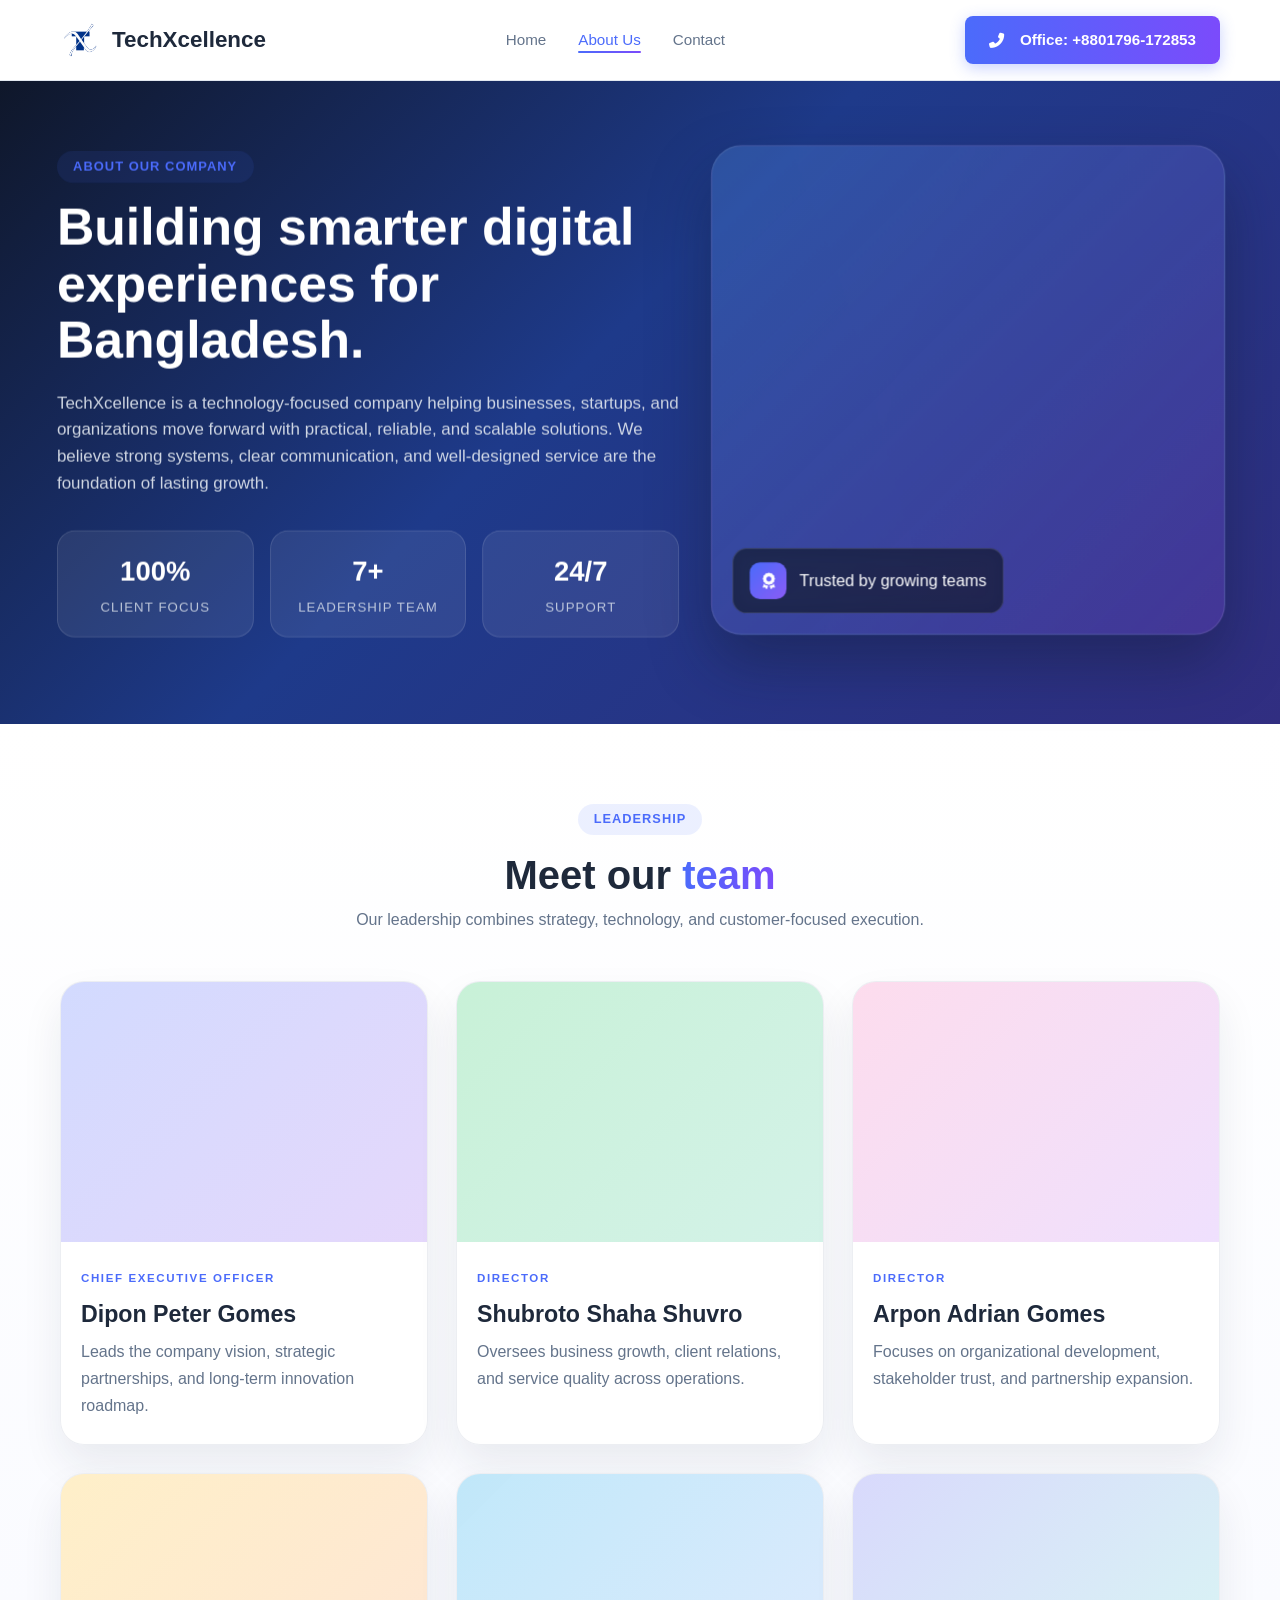
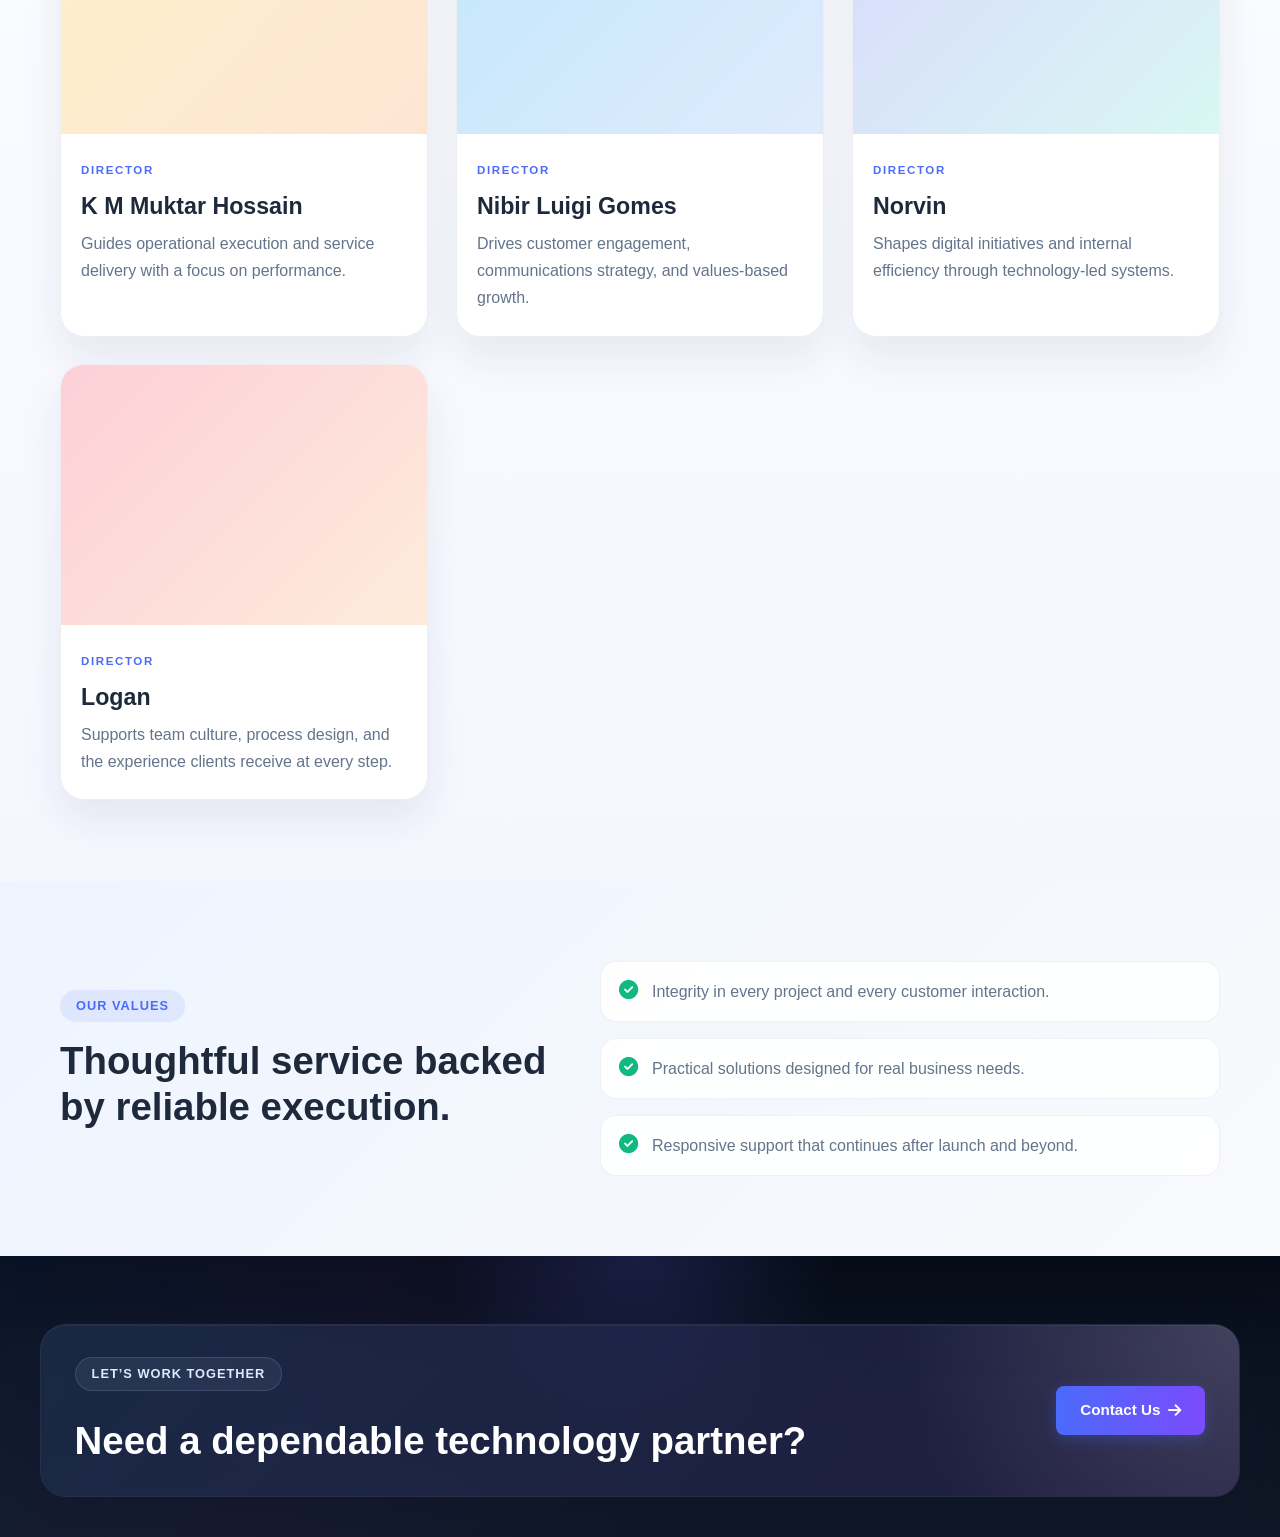
==== about.html @ 9d65abb1 "first_commit" ====
<!DOCTYPE html>
<html lang="en">
<head>
    <meta charset="UTF-8">
    <meta name="viewport" content="width=device-width, initial-scale=1.0">
    <title>About Us | TechXcellence</title>
    <link rel="icon" type="image/png" href="logo2.png">
    <link rel="stylesheet" href="style.css">
    <link rel="stylesheet" href="https://cdnjs.cloudflare.com/ajax/libs/font-awesome/6.4.0/css/all.min.css">
</head>
<body>
    <header>
        <div class="container nav-wrapper">
            <div class="logo-container">
                <img src="logo2.png" alt="TechXcellence Logo">
                <span>TechXcellence</span>
            </div>
            <button class="mobile-menu-toggle" aria-label="Toggle navigation" aria-expanded="false">
                <span></span>
                <span></span>
                <span></span>
            </button>
            <nav>
                <ul>
                    <li><a href="index.html">Home</a></li>
                    <li><a href="about.html" class="active">About Us</a></li>
                    <li><a href="contact.html">Contact</a></li>
                </ul>
            </nav>
            <a href="index.html#contact" class="btn btn-primary"><i class="fas fa-phone-alt" style="margin-right: 8px;"></i> Office: +8801796-172853</a>
        </div>
    </header>

    <main>
        <section class="about-page-hero">
            <div class="container about-page-hero-grid">
                <div class="about-page-content">
                    <span class="section-tag">About Our Company</span>
                    <h1>Building smarter digital experiences for Bangladesh.</h1>
                    <p>TechXcellence is a technology-focused company helping businesses, startups, and organizations move forward with practical, reliable, and scalable solutions. We believe strong systems, clear communication, and well-designed service are the foundation of lasting growth.</p>
                    <div class="about-page-stats">
                        <div>
                            <strong>100%</strong>
                            <span>Client Focus</span>
                        </div>
                        <div>
                            <strong>7+</strong>
                            <span>Leadership Team</span>
                        </div>
                        <div>
                            <strong>24/7</strong>
                            <span>Support</span>
                        </div>
                    </div>
                </div>
                <div class="about-page-image">
                    <div class="image-badge">
                        <i class="fas fa-award"></i>
                        <span>Trusted by growing teams</span>
                    </div>
                </div>
            </div>
        </section>

        <section class="about-leadership">
            <div class="container">
                <div class="section-title">
                    <span class="section-tag">Leadership</span>
                    <h2>Meet our <span class="text-gradient">team</span></h2>
                    <p>Our leadership combines strategy, technology, and customer-focused execution.</p>
                </div>

                <div class="leadership-grid">
                    <article class="leader-card leader-featured">
                        <div class="leader-photo leader-ceo"></div>
                        <div class="leader-info">
                            <span class="leader-role">Chief Executive Officer</span>
                            <h3>Dipon Peter Gomes</h3>
                            <p>Leads the company vision, strategic partnerships, and long-term innovation roadmap.</p>
                        </div>
                    </article>

                    <article class="leader-card">
                        <div class="leader-photo leader-director-1"></div>
                        <div class="leader-info">
                            <span class="leader-role">Director</span>
                            <h3>Shubroto Shaha Shuvro</h3>
                            <p>Oversees business growth, client relations, and service quality across operations.</p>
                        </div>
                    </article>

                    <article class="leader-card">
                        <div class="leader-photo leader-director-2"></div>
                        <div class="leader-info">
                            <span class="leader-role">Director</span>
                            <h3>Arpon Adrian Gomes</h3>
                            <p>Focuses on organizational development, stakeholder trust, and partnership expansion.</p>
                        </div>
                    </article>

                    <article class="leader-card">
                        <div class="leader-photo leader-director-3"></div>
                        <div class="leader-info">
                            <span class="leader-role">Director</span>
                            <h3>K M Muktar Hossain</h3>
                            <p>Guides operational execution and service delivery with a focus on performance.</p>
                        </div>
                    </article>

                    <article class="leader-card">
                        <div class="leader-photo leader-director-4"></div>
                        <div class="leader-info">
                            <span class="leader-role">Director</span>
                            <h3>Nibir Luigi Gomes</h3>
                            <p>Drives customer engagement, communications strategy, and values-based growth.</p>
                        </div>
                    </article>

                    <article class="leader-card">
                        <div class="leader-photo leader-director-5"></div>
                        <div class="leader-info">
                            <span class="leader-role">Director</span>
                            <h3>Norvin</h3>
                            <p>Shapes digital initiatives and internal efficiency through technology-led systems.</p>
                        </div>
                    </article>

                    <article class="leader-card">
                        <div class="leader-photo leader-director-6"></div>
                        <div class="leader-info">
                            <span class="leader-role">Director</span>
                            <h3>Logan</h3>
                            <p>Supports team culture, process design, and the experience clients receive at every step.</p>
                        </div>
                    </article>
                </div>
            </div>
        </section>

        <section class="about-values">
            <div class="container about-values-grid">
                <div>
                    <span class="section-tag">Our Values</span>
                    <h2>Thoughtful service backed by reliable execution.</h2>
                </div>
                <div class="value-list">
                    <div class="value-item">
                        <i class="fas fa-check-circle"></i>
                        <p>Integrity in every project and every customer interaction.</p>
                    </div>
                    <div class="value-item">
                        <i class="fas fa-check-circle"></i>
                        <p>Practical solutions designed for real business needs.</p>
                    </div>
                    <div class="value-item">
                        <i class="fas fa-check-circle"></i>
                        <p>Responsive support that continues after launch and beyond.</p>
                    </div>
                </div>
            </div>
        </section>
    </main>

    <footer>
        <div class="container footer-cta">
            <div>
                <span class="section-tag">Let’s work together</span>
                <h3>Need a dependable technology partner?</h3>
            </div>
            <a href="contact.html" class="btn btn-primary">Contact Us <i class="fas fa-arrow-right"></i></a>
        </div>
    </footer>
    <script src="script.js"></script>
</body>
</html>
---- style.css ----
/* =========================================
   CSS Variables & Global Reset
   ========================================= */
:root {
    --primary-blue: #4b6bfb;
    --primary-purple: #7b4bfb;
    --gradient: linear-gradient(to right, var(--primary-blue), var(--primary-purple));
    --dark-bg: #0f172a;
    --darker-bg: #0b1121;
    --text-dark: #1e293b;
    --text-gray: #64748b;
    --text-light: #f8fafc;
    --bg-light: #f1f5f9;
    --border-color: #e2e8f0;
    --success: #10b981;
    --warning: #f59e0b;
    --danger: #ef4444;
}

* {
    margin: 0;
    padding: 0;
    box-sizing: border-box;
    font-family: 'Segoe UI', Tahoma, Geneva, Verdana, sans-serif;
}

html {
    scroll-behavior: smooth;
}

body {
    color: var(--text-dark);
    line-height: 1.6;
    background-color: #ffffff;
    overflow-x: hidden;
}

a {
    text-decoration: none;
    color: inherit;
    transition: all 0.3s ease;
}

ul {
    list-style: none;
}

img {
    max-width: 100%;
    display: block;
}

.container {
    max-width: 1200px;
    margin: 0 auto;
    padding: 0 20px;
}

/* Typography Helpers */
h1, h2, h3, h4 {
    color: var(--text-dark);
    margin-bottom: 1rem;
    line-height: 1.2;
}

.text-gradient {
    background: var(--gradient);
    -webkit-background-clip: text;
    -webkit-text-fill-color: transparent;
    background-clip: text;
    color: transparent;
}

.section-tag {
    display: inline-block;
    background: rgba(75, 107, 251, 0.1);
    color: var(--primary-blue);
    padding: 0.35rem 1rem;
    border-radius: 20px;
    font-size: 0.8rem;
    font-weight: 700;
    text-transform: uppercase;
    letter-spacing: 1px;
    margin-bottom: 1rem;
}

.section-title {
    text-align: center;
    margin-bottom: 3rem;
}

.section-title h2 {
    font-size: 2.5rem;
    margin-bottom: 0.5rem;
}

.section-title p {
    color: var(--text-gray);
    max-width: 600px;
    margin: 0 auto;
}

/* Buttons */
.btn {
    display: inline-flex;
    align-items: center;
    justify-content: center;
    gap: 8px;
    padding: 0.75rem 1.5rem;
    border-radius: 8px;
    font-weight: 600;
    cursor: pointer;
    transition: all 0.3s ease;
    border: none;
    font-size: 0.95rem;
}

.btn-primary {
    background: var(--gradient);
    color: white;
    box-shadow: 0 4px 15px rgba(75, 107, 251, 0.3);
}

.btn-primary:hover {
    opacity: 0.95;
    transform: translateY(-4px) scale(1.02);
    box-shadow: 0 12px 28px rgba(75, 107, 251, 0.45);
}

.btn-outline-light {
    background: transparent;
    border: 1px solid rgba(255,255,255,0.3);
    color: white;
}

.btn-outline-light:hover {
    border-color: white;
    background: rgba(255,255,255,0.1);
}

.btn-outline-dark {
    background: transparent;
    border: 1px solid var(--border-color);
    color: var(--text-dark);
}

.btn-outline-dark:hover {
    border-color: var(--primary-blue);
    color: var(--primary-blue);
}

.w-100 {
    width: 100%;
}

/* =========================================
   Header & Navigation
   ========================================= */
header {
    background: rgba(255, 255, 255, 0.9);
    backdrop-filter: blur(12px);
    border-bottom: 1px solid var(--border-color);
    position: sticky;
    top: 0;
    z-index: 1000;
    padding: 1rem 0;
    transition: box-shadow 0.3s ease, background 0.3s ease;
}

header.scrolled {
    box-shadow: 0 8px 30px rgba(30, 41, 59, 0.08);
    background: rgba(255, 255, 255, 0.98);
}

.nav-wrapper {
    display: flex;
    justify-content: space-between;
    align-items: center;
    position: relative;
}

.logo-container {
    display: flex;
    align-items: center;
    gap: 12px;
    font-size: 1.4rem;
    font-weight: 700;
    color: var(--text-dark);
}

.logo-container img {
    height: 40px;
    width: auto;
    border-radius: 6px;
}

nav ul {
    display: flex;
    gap: 2rem;
}

nav a {
    font-weight: 500;
    color: var(--text-gray);
    font-size: 0.95rem;
    position: relative;
}

nav a:hover, nav a.active {
    color: var(--primary-blue);
}

nav a.active::after {
    content: '';
    position: absolute;
    bottom: -5px;
    left: 0;
    width: 100%;
    height: 2px;
    background: var(--gradient);
    border-radius: 2px;
}

.mobile-menu-toggle {
    display: none;
    width: 44px;
    height: 44px;
    border: 1px solid var(--border-color);
    border-radius: 12px;
    background: white;
    align-items: center;
    justify-content: center;
    flex-direction: column;
    gap: 5px;
    cursor: pointer;
}

.mobile-menu-toggle span {
    display: block;
    width: 20px;
    height: 2px;
    background: var(--text-dark);
    border-radius: 2px;
    transition: all 0.3s ease;
}

.reveal {
    opacity: 0;
    transform: translateY(48px) scale(0.98);
    transition: opacity 0.9s cubic-bezier(0.22, 1, 0.36, 1), transform 0.9s cubic-bezier(0.22, 1, 0.36, 1);
}

.reveal.is-visible {
    opacity: 1;
    transform: translateY(0) scale(1);
}

.hero-content,
.hero-contact-card,
.about-page-content,
.about-page-image,
.about-badge,
.feature-card,
.news-card,
.testimonial-card,
.leader-card,
.value-item,
.stat-item {
    will-change: transform, opacity;
}

@keyframes floatUp {
    0% { transform: translateY(0); }
    50% { transform: translateY(-8px); }
    100% { transform: translateY(0); }
}

@keyframes glowPulse {
    0%, 100% { box-shadow: 0 10px 30px rgba(75, 107, 251, 0.15); }
    50% { box-shadow: 0 18px 44px rgba(124, 58, 237, 0.22); }
}

/* =========================================
   Hero Section
   ========================================= */
.hero {
    background-color: var(--dark-bg);
    padding: 6rem 0;
    position: relative;
    overflow: hidden;
}

/* Simulated background overlay with pattern */
.hero::before {
    content: '';
    position: absolute;
    top: 0; left: 0; right: 0; bottom: 0;
    background: linear-gradient(135deg, rgba(15, 23, 42, 0.95) 0%, rgba(15, 23, 42, 0.8) 100%), 
                url('data:image/svg+xml;utf8,<svg xmlns="http://www.w3.org/2000/svg" width="100" height="100" viewBox="0 0 100 100"><rect width="100" height="100" fill="%231e293b"/><path d="M0 50 Q 25 25 50 50 T 100 50" stroke="%23334155" stroke-width="1" fill="none"/></svg>');
    background-size: cover;
    opacity: 0.9;
    z-index: 0;
}

.hero::after {
    content: '';
    position: absolute;
    width: min(58vw, 720px);
    aspect-ratio: 1;
    top: 50%;
    left: 50%;
    transform: translate(-50%, -50%) rotate(-8deg);
    background: radial-gradient(circle, rgba(96, 165, 250, 0.16), transparent 62%),
                url('logo2.png') center / contain no-repeat;
    opacity: 0.12;
    filter: saturate(1.15) drop-shadow(0 0 36px rgba(96, 165, 250, 0.28));
    mix-blend-mode: screen;
    pointer-events: none;
    z-index: 0;
    animation: watermarkFloat 12s ease-in-out infinite;
}

@keyframes watermarkFloat {
    0%, 100% { transform: translate(-50%, -50%) rotate(-8deg) scale(1); }
    50% { transform: translate(-50%, calc(-50% - 12px)) rotate(-5deg) scale(1.03); }
}

.hero-grid {
    position: relative;
    z-index: 1;
    display: flex;
    flex-wrap: wrap;
    gap: 4rem;
    align-items: center;
}

.hero-content,
.hero-contact-card {
    flex: 1 1 360px;
    min-width: 0;
}

.hero-badges {
    display: flex;
    gap: 1.5rem;
    margin-bottom: 1.5rem;
    font-size: 0.8rem;
    font-weight: 600;
    text-transform: uppercase;
    letter-spacing: 1px;
    color: #94a3b8;
}

.hero-badges span {
    display: flex;
    align-items: center;
    gap: 8px;
}

.hero-badges i {
    color: var(--primary-blue);
}

.hero-content h1 {
    color: white;
    font-size: 3rem;
    line-height: 1.15;
    margin-bottom: 1.5rem;
    text-shadow: 0 10px 30px rgba(59, 130, 246, 0.25);
}

.hero-content p {
    color: #cbd5e1;
    margin-bottom: 2rem;
    font-size: 1.1rem;
    max-width: 90%;
}

.hero-features {
    display: flex;
    flex-direction: column;
    gap: 0.8rem;
    margin-bottom: 2.5rem;
}

.hero-features li {
    display: flex;
    align-items: center;
    gap: 12px;
    color: #e2e8f0;
    font-size: 0.95rem;
}

.hero-features i {
    color: var(--success);
    font-size: 1.1rem;
}

.hero-buttons {
    display: flex;
    gap: 1rem;
    margin-bottom: 3rem;
}

.hero-stats {
    display: flex;
    gap: 2.5rem;
    padding-top: 2rem;
    border-top: 1px solid rgba(255,255,255,0.1);
}

.stat-item {
    display: flex;
    flex-direction: column;
}

.stat-item strong {
    color: white;
    font-size: 1.5rem;
    font-weight: 700;
}

.stat-item span {
    color: #94a3b8;
    font-size: 0.85rem;
}

.hero-contact-card {
    background: rgba(30, 41, 59, 0.6);
    backdrop-filter: blur(12px);
    -webkit-backdrop-filter: blur(12px);
    border: 1px solid rgba(255, 255, 255, 0.1);
    border-radius: 16px;
    padding: 2.5rem;
    box-shadow: 0 20px 40px rgba(0,0,0,0.3);
    position: relative;
    left: clamp(0px, 3vw, 42px);
}

.contact-card-icon {
    width: 52px;
    height: 52px;
    display: flex;
    align-items: center;
    justify-content: center;
    margin-bottom: 1.5rem;
    border-radius: 12px;
    background: rgba(75, 107, 251, 0.15);
    color: #93c5fd;
    font-size: 1.35rem;
}

.hero-contact-card .section-tag {
    background: rgba(147, 197, 253, 0.12);
    color: #93c5fd;
}

.hero-contact-card h2 {
    color: white;
    font-size: clamp(1.8rem, 4vw, 2.5rem);
    margin-bottom: 1rem;
}

.hero-contact-card > p {
    color: #94a3b8;
    font-size: 1rem;
    margin-bottom: 2rem;
}

.contact-details {
    display: flex;
    flex-direction: column;
    gap: 1rem;
}

.contact-details a,
.contact-details span {
    display: flex;
    align-items: center;
    gap: 10px;
    color: #cbd5e1;
    font-size: 1rem;
}

.contact-details a:hover {
    color: #93c5fd;
}

.contact-details i {
    width: 18px;
    color: #93c5fd;
    text-align: center;
}

.about {
    background: linear-gradient(180deg, #f8fbff 0%, #eef4ff 100%);
    padding: 5.5rem 0;
}

.about-grid {
    display: grid;
    grid-template-columns: 1.05fr 1fr;
    gap: 3rem;
    align-items: center;
}

.about-image-wrapper {
    position: relative;
    min-height: 520px;
}

.about-image {
    position: relative;
    width: 100%;
    height: 100%;
    min-height: 520px;
    border-radius: 32px;
    background: linear-gradient(135deg, rgba(59, 130, 246, 0.22), rgba(124, 58, 237, 0.26)),
                url('https://images.unsplash.com/photo-1522202176988-66273c2fd55f?auto=format&fit=crop&w=1200&q=80') center/cover no-repeat;
    box-shadow: 0 30px 60px rgba(79, 70, 229, 0.18);
    border: 1px solid rgba(148, 163, 184, 0.15);
}

.about-badge-container {
    position: absolute;
    left: 24px;
    right: 24px;
    bottom: 22px;
    display: grid;
    grid-template-columns: repeat(3, minmax(0, 1fr));
    gap: 0.9rem;
}

.about-badge {
    display: flex;
    align-items: center;
    gap: 0.8rem;
    padding: 0.9rem 0.8rem;
    border-radius: 16px;
    background: rgba(255, 255, 255, 0.84);
    backdrop-filter: blur(10px);
    border: 1px solid rgba(255, 255, 255, 0.7);
    box-shadow: 0 20px 40px rgba(15, 23, 42, 0.12);
}

.about-badge i {
    width: 42px;
    height: 42px;
    display: flex;
    align-items: center;
    justify-content: center;
    border-radius: 12px;
    background: rgba(75, 107, 251, 0.08);
    font-size: 1.1rem;
}

.about-badge strong,
.about-badge span {
    display: block;
}

.about-badge strong {
    font-size: 0.95rem;
    color: var(--text-dark);
}

.about-badge span {
    color: var(--text-gray);
    font-size: 0.78rem;
}

.about-content {
    max-width: 600px;
}

.about-content .section-tag {
    background: rgba(75, 107, 251, 0.08);
}

.about-content h2 {
    font-size: clamp(2.1rem, 3vw, 3rem);
    line-height: 1.15;
    margin-bottom: 1.2rem;
}

.about-content p {
    color: var(--text-gray);
    margin-bottom: 1rem;
    font-size: 1.02rem;
}

.about-list {
    display: grid;
    gap: 1rem;
    margin-top: 2rem;
}

.about-list li {
    display: flex;
    align-items: center;
    gap: 1rem;
    padding: 1rem 1.1rem;
    background: rgba(255, 255, 255, 0.9);
    border-radius: 16px;
    border: 1px solid rgba(148, 163, 184, 0.18);
    box-shadow: 0 12px 28px rgba(15, 23, 42, 0.04);
}

.about-list i {
    width: 46px;
    height: 46px;
    display: flex;
    align-items: center;
    justify-content: center;
    border-radius: 14px;
    background: linear-gradient(135deg, #4b6bfb, #7b4bfb);
    color: white;
    font-size: 1rem;
}

.about-list strong,
.about-list span {
    display: block;
}

.about-list strong {
    font-size: 1rem;
    color: var(--text-dark);
}

.about-list span {
    color: var(--text-gray);
    font-size: 0.85rem;
}

.about-buttons {
    display: flex;
    flex-wrap: wrap;
    gap: 1rem;
    margin-top: 2rem;
}

.about-buttons .btn {
    min-width: 190px;
}

.about-page-hero {
    background: linear-gradient(135deg, #0f172a 0%, #1e3a8a 45%, #312e81 100%);
    padding: 5rem 0;
    color: white;
}

.about-page-hero-grid {
    display: grid;
    grid-template-columns: 1.1fr 0.9fr;
    gap: 2.5rem;
    align-items: center;
}

.about-page-content h1 {
    font-size: clamp(2.4rem, 4vw, 4rem);
    line-height: 1.1;
    color: white;
    margin-bottom: 1.25rem;
}

.about-page-content p {
    color: rgba(226, 232, 240, 0.9);
    font-size: 1.05rem;
    margin-bottom: 2rem;
}

.about-page-stats {
    display: grid;
    grid-template-columns: repeat(3, minmax(0, 1fr));
    gap: 1rem;
}

.about-page-stats div {
    background: rgba(255, 255, 255, 0.08);
    border: 1px solid rgba(255, 255, 255, 0.12);
    border-radius: 18px;
    padding: 1.1rem 1rem;
    text-align: center;
}

.about-page-stats strong {
    display: block;
    font-size: 1.7rem;
    color: white;
}

.about-page-stats span {
    color: rgba(226, 232, 240, 0.8);
    font-size: 0.82rem;
    text-transform: uppercase;
    letter-spacing: 0.08em;
}

.about-page-image {
    position: relative;
    min-height: 480px;
    border-radius: 30px;
    background: linear-gradient(135deg, rgba(96, 165, 250, 0.25), rgba(168, 85, 247, 0.18)),
                url('https://images.unsplash.com/photo-1552664730-d307ca884978?auto=format&fit=crop&w=1200&q=80') center/cover no-repeat;
    border: 1px solid rgba(255, 255, 255, 0.12);
    box-shadow: 0 28px 60px rgba(15, 23, 42, 0.38);
    transition: transform 0.6s ease, box-shadow 0.6s ease;
}

.about-page-image:hover {
    transform: scale(1.02) translateY(-6px);
    box-shadow: 0 38px 72px rgba(59, 130, 246, 0.22);
}

.image-badge {
    position: absolute;
    left: 20px;
    bottom: 20px;
    display: flex;
    align-items: center;
    gap: 0.8rem;
    background: rgba(15, 23, 42, 0.7);
    border: 1px solid rgba(255, 255, 255, 0.12);
    color: white;
    border-radius: 14px;
    padding: 0.8rem 1rem;
    backdrop-filter: blur(10px);
}

.image-badge i {
    width: 36px;
    height: 36px;
    display: flex;
    align-items: center;
    justify-content: center;
    border-radius: 10px;
    background: linear-gradient(135deg, #4b6bfb, #8b5cf6);
    color: white;
}

.about-leadership {
    padding: 5rem 0;
    background: linear-gradient(180deg, #ffffff 0%, #f5f7ff 100%);
}

.leadership-grid {
    display: grid;
    grid-template-columns: repeat(3, minmax(0, 1fr));
    gap: 1.75rem;
}

.leader-card {
    background: rgba(255, 255, 255, 0.96);
    border: 1px solid rgba(148, 163, 184, 0.18);
    border-radius: 24px;
    overflow: hidden;
    box-shadow: 0 20px 40px rgba(30, 41, 59, 0.08);
    transition: transform 0.3s ease, box-shadow 0.3s ease;
}

.leader-card:hover {
    transform: translateY(-14px) rotateX(2deg) scale(1.01);
    box-shadow: 0 32px 60px rgba(59, 130, 246, 0.18);
}

.leader-featured {
    grid-column: span 1;
}

.leader-photo {
    height: 260px;
    background-size: cover;
    background-position: center;
}

.leader-ceo { background-image: linear-gradient(135deg, rgba(75, 107, 251, 0.25), rgba(124, 58, 237, 0.2)), url('https://images.unsplash.com/photo-1500648767791-00dcc994a43e?auto=format&fit=crop&w=900&q=80'); }
.leader-director-1 { background-image: linear-gradient(135deg, rgba(34, 197, 94, 0.25), rgba(16, 185, 129, 0.18)), url('https://images.unsplash.com/photo-1506794778202-cad84cf45f1d?auto=format&fit=crop&w=900&q=80'); }
.leader-director-2 { background-image: linear-gradient(135deg, rgba(244, 114, 182, 0.25), rgba(168, 85, 247, 0.18)), url('https://images.unsplash.com/photo-1494790108377-be9c29b29330?auto=format&fit=crop&w=900&q=80'); }
.leader-director-3 { background-image: linear-gradient(135deg, rgba(251, 191, 36, 0.25), rgba(249, 115, 22, 0.18)), url('https://images.unsplash.com/photo-1504593811423-6dd665756598?auto=format&fit=crop&w=900&q=80'); }
.leader-director-4 { background-image: linear-gradient(135deg, rgba(14, 165, 233, 0.26), rgba(59, 130, 246, 0.16)), url('https://images.unsplash.com/photo-1487412720507-e7ab37603c6f?auto=format&fit=crop&w=900&q=80'); }
.leader-director-5 { background-image: linear-gradient(135deg, rgba(99, 102, 241, 0.25), rgba(45, 212, 191, 0.18)), url('https://images.unsplash.com/photo-1504593811423-6dd665756598?auto=format&fit=crop&w=900&q=80'); }
.leader-director-6 { background-image: linear-gradient(135deg, rgba(244, 63, 94, 0.25), rgba(251, 146, 60, 0.18)), url('https://images.unsplash.com/photo-1517841905240-472988babdf9?auto=format&fit=crop&w=900&q=80'); }

.leader-info {
    padding: 1.4rem 1.25rem 1.5rem;
}

.leader-role {
    display: inline-block;
    color: var(--primary-blue);
    font-size: 0.72rem;
    font-weight: 700;
    letter-spacing: 0.14em;
    text-transform: uppercase;
    margin-bottom: 0.8rem;
}

.leader-info h3 {
    font-size: 1.45rem;
    margin-bottom: 0.6rem;
}

.leader-info p {
    color: var(--text-gray);
    line-height: 1.7;
}

.about-values {
    background: linear-gradient(135deg, #eef4ff 0%, #f8fafc 100%);
    padding: 5rem 0;
}

.about-values-grid {
    display: grid;
    grid-template-columns: 0.9fr 1.1fr;
    gap: 2rem;
    align-items: center;
}

.about-values h2 {
    font-size: clamp(2rem, 3vw, 3rem);
}

.value-list {
    display: grid;
    gap: 1rem;
}

.value-item {
    display: flex;
    align-items: flex-start;
    gap: 0.9rem;
    background: rgba(255, 255, 255, 0.9);
    border: 1px solid rgba(148, 163, 184, 0.15);
    border-radius: 16px;
    padding: 1rem 1.1rem;
}

.value-item i {
    color: var(--success);
    font-size: 1.2rem;
    margin-top: 0.2rem;
}

.value-item p {
    color: var(--text-gray);
    line-height: 1.7;
}

@media (max-width: 900px) {
    .about-grid {
        grid-template-columns: 1fr;
    }

    .about-content {
        max-width: none;
    }

    .about-image-wrapper {
        min-height: 420px;
    }

    .about-image {
        min-height: 420px;
    }
}

@media (max-width: 600px) {
    .about {
        padding: 4rem 0;
    }

    .about-image-wrapper {
        min-height: 330px;
    }

    .about-image {
        min-height: 330px;
        border-radius: 22px;
    }

    .about-badge-container {
        position: static;
        margin-top: 1rem;
        grid-template-columns: 1fr;
    }

    .about-buttons {
        flex-direction: column;
    }

    .about-buttons .btn {
        width: 100%;
    }
}

/* =========================================
   Trusted By Section
   ========================================= */
.trusted-by {
    background: #0b1121;
    padding: 2.25rem 0;
    position: relative;
    overflow: hidden;
    border-top: 1px solid rgba(148, 163, 184, 0.12);
    border-bottom: 1px solid rgba(148, 163, 184, 0.16);
}

.trusted-by::before {
    content: '';
    position: absolute;
    inset: 0;
    background-image: linear-gradient(rgba(148, 163, 184, 0.07) 1px, transparent 1px),
                      linear-gradient(90deg, rgba(148, 163, 184, 0.07) 1px, transparent 1px);
    background-size: 42px 42px;
    mask-image: linear-gradient(90deg, transparent, black 22%, black 78%, transparent);
    pointer-events: none;
}

.trusted-by .container {
    display: flex;
    align-items: center;
    gap: 2.5rem;
    position: relative;
    z-index: 1;
}

.trusted-title {
    flex: 0 0 145px;
    color: #f8fafc;
    font-size: 0.72rem;
    font-weight: 700;
    text-transform: uppercase;
    letter-spacing: 2px;
    line-height: 1.5;
    position: relative;
    padding-left: 18px;
}

.trusted-title::before {
    content: '';
    position: absolute;
    left: 0;
    top: 2px;
    width: 3px;
    height: calc(100% - 4px);
    border-radius: 3px;
    background: linear-gradient(#5eead4, #4b6bfb);
}

.trusted-logos {
    display: grid;
    grid-template-columns: repeat(5, minmax(0, 1fr));
    gap: 0.75rem;
    flex: 1;
}

.trusted-logos span {
    display: flex;
    align-items: center;
    justify-content: center;
    gap: 10px;
    min-height: 72px;
    padding: 0.85rem 0.7rem;
    border: 1px solid rgba(148, 163, 184, 0.18);
    border-radius: 10px;
    background: rgba(255, 255, 255, 0.055);
    color: #cbd5e1;
    font-size: 0.78rem;
    font-weight: 600;
    line-height: 1.25;
    text-align: center;
    transition: transform 0.3s ease, border-color 0.3s ease, background 0.3s ease;
}

.trusted-logos span:hover {
    transform: translateY(-5px);
    border-color: rgba(94, 234, 212, 0.55);
    background: rgba(94, 234, 212, 0.1);
}

.trusted-logos i {
    color: #5eead4;
    font-size: 1.1rem;
}

.trusted-logos span:nth-child(2) i {
    color: #93c5fd;
}

.trusted-logos span:nth-child(3) i {
    color: #c4b5fd;
}

.trusted-logos span:nth-child(4) i {
    color: #fcd34d;
}

.trusted-logos span:nth-child(5) i {
    color: #f9a8d4;
}

.features {
    padding: 5.5rem 0;
    background: linear-gradient(180deg, #f8fbff 0%, #eef4ff 100%);
}

.features .section-heading {
    text-align: center;
    max-width: 680px;
    margin: 0 auto 3rem;
}

.features .section-heading h2 {
    font-size: clamp(2rem, 4vw, 3rem);
    margin-bottom: 0.75rem;
}

.features .section-heading p {
    color: var(--text-gray);
    font-size: 1.03rem;
}

.features-grid {
    display: grid;
    grid-template-columns: repeat(3, minmax(0, 1fr));
    gap: 1.75rem;
}

.feature-card {
    position: relative;
    padding: 2rem 1.5rem 1.75rem;
    border-radius: 22px;
    background: linear-gradient(135deg, rgba(255, 255, 255, 0.98), rgba(241, 245, 249, 0.8));
    border: 1px solid rgba(148, 163, 184, 0.22);
    box-shadow: 0 18px 40px rgba(79, 70, 229, 0.08);
    overflow: hidden;
    transition: transform 0.3s ease, box-shadow 0.3s ease, border-color 0.3s ease;
}

.feature-card::before {
    content: "";
    position: absolute;
    inset: 0 0 auto 0;
    height: 5px;
    background: linear-gradient(90deg, #4b6bfb, #7b4bfb, #14b8a6);
}

.feature-card:hover {
    transform: translateY(-14px) scale(1.01);
    box-shadow: 0 28px 48px rgba(59, 130, 246, 0.22);
    border-color: rgba(75, 107, 251, 0.35);
    animation: glowPulse 1.2s ease-in-out infinite alternate;
}

.feature-icon {
    width: 64px;
    height: 64px;
    display: flex;
    align-items: center;
    justify-content: center;
    border-radius: 18px;
    font-size: 1.5rem;
    margin-bottom: 1.25rem;
    box-shadow: inset 0 1px 0 rgba(255,255,255,0.35);
}

.icon-blue {
    background: linear-gradient(135deg, #4b6bfb, #7c93ff);
    color: white;
}

.icon-green {
    background: linear-gradient(135deg, #10b981, #34d399);
    color: white;
}

.icon-orange {
    background: linear-gradient(135deg, #f59e0b, #fbbf24);
    color: white;
}

.feature-card span {
    display: block;
    margin: 0 0 0.75rem;
    font-size: 0.72rem;
    font-weight: 700;
    letter-spacing: 0.14em;
    text-transform: uppercase;
}

.feature-card h3 {
    font-size: clamp(1.3rem, 2vw, 1.8rem);
    margin-bottom: 0.85rem;
    color: var(--text-dark);
}

.feature-card p {
    color: var(--text-gray);
    font-size: 1rem;
    line-height: 1.7;
}

footer {
    position: relative;
    background: radial-gradient(circle at top, rgba(99, 102, 241, 0.18), transparent 28%),
                linear-gradient(180deg, #050b16 0%, #0b1220 35%, #101827 100%);
    color: #dfe7f7;
    padding-top: 4.25rem;
    overflow: hidden;
}

footer::before {
    content: "";
    position: absolute;
    inset: 0;
    background: linear-gradient(120deg, rgba(59, 130, 246, 0.06), rgba(168, 85, 247, 0.05), transparent 55%);
    pointer-events: none;
}

.footer-cta {
    display: flex;
    justify-content: space-between;
    align-items: center;
    gap: 2rem;
    background: rgba(15, 23, 42, 0.62);
    backdrop-filter: blur(18px);
    -webkit-backdrop-filter: blur(18px);
    border: 1px solid rgba(148, 163, 184, 0.18);
    border-radius: 26px;
    padding: 2rem 2.1rem;
    margin-bottom: 2.5rem;
    box-shadow: 0 24px 60px rgba(15, 23, 42, 0.45), inset 0 1px 0 rgba(255, 255, 255, 0.06);
    position: relative;
    overflow: hidden;
    transition: transform 0.35s ease, border-color 0.35s ease, box-shadow 0.35s ease;
}

.footer-cta::before {
    content: "";
    position: absolute;
    inset: 0;
    background: radial-gradient(circle at top right, rgba(255,255,255,0.16), transparent 28%),
                linear-gradient(135deg, rgba(96, 165, 250, 0.12), rgba(168, 85, 247, 0.12));
}

.footer-cta > * {
    position: relative;
    z-index: 1;
}

.footer-cta:hover {
    transform: translateY(-6px);
    border-color: rgba(147, 197, 253, 0.35);
    box-shadow: 0 28px 72px rgba(59, 130, 246, 0.18), inset 0 1px 0 rgba(255, 255, 255, 0.08);
}

.footer-cta h3 {
    font-size: clamp(1.8rem, 3vw, 2.5rem);
    color: white;
    margin: 0.7rem 0 0;
}

.footer-cta .section-tag {
    background: rgba(191, 219, 254, 0.08);
    color: #dbeafe;
    border: 1px solid rgba(191, 219, 254, 0.14);
}

.footer-grid {
    display: grid;
    grid-template-columns: 1.5fr 1fr 1fr 1fr;
    gap: 2rem;
    padding-bottom: 2.5rem;
}

.footer-col {
    background: rgba(15, 23, 42, 0.36);
    border: 1px solid rgba(148, 163, 184, 0.14);
    border-radius: 18px;
    padding: 1.3rem 1.1rem;
    backdrop-filter: blur(14px);
    -webkit-backdrop-filter: blur(14px);
    transition: transform 0.3s ease, border-color 0.3s ease, box-shadow 0.3s ease;
}

.footer-col:hover {
    transform: translateY(-5px);
    border-color: rgba(96, 165, 250, 0.32);
    box-shadow: 0 20px 42px rgba(15, 23, 42, 0.26);
}

.footer-col h4 {
    color: white;
    font-size: 1rem;
    margin-bottom: 1rem;
}

.footer-col ul {
    display: flex;
    flex-direction: column;
    gap: 0.7rem;
}

.footer-col a {
    color: #cbd5e1;
    position: relative;
    display: inline-flex;
    align-items: center;
    transition: color 0.3s ease, transform 0.3s ease;
}

.footer-col a::after {
    content: "";
    position: absolute;
    left: 0;
    bottom: -4px;
    width: 0;
    height: 1px;
    background: linear-gradient(90deg, #7dd3fc, #c084fc);
    transition: width 0.3s ease;
}

.footer-col a:hover {
    color: #93c5fd;
    transform: translateX(2px);
}

.footer-col a:hover::after {
    width: 100%;
}

.footer-brand {
    padding-right: 1rem;
}

.footer-logo {
    display: flex;
    align-items: center;
    gap: 12px;
    font-size: 1.4rem;
    font-weight: 700;
    color: white;
    margin-bottom: 1rem;
}

.footer-logo img {
    width: 42px;
    height: 42px;
    border-radius: 10px;
}

.social-links {
    display: flex;
    gap: 0.75rem;
    margin-top: 1.25rem;
}

.social-links a {
    width: 40px;
    height: 40px;
    display: flex;
    align-items: center;
    justify-content: center;
    border-radius: 50%;
    background: rgba(255, 255, 255, 0.06);
    backdrop-filter: blur(8px);
    border: 1px solid rgba(148, 163, 184, 0.2);
    color: white;
    transition: transform 0.3s ease, background 0.3s ease;
}

.social-links a:hover {
    background: linear-gradient(135deg, var(--primary-blue), var(--primary-purple));
    transform: translateY(-5px) rotate(-8deg) scale(1.05);
    box-shadow: 0 14px 30px rgba(75, 107, 251, 0.32);
}

.footer-bottom {
    display: flex;
    justify-content: space-between;
    align-items: center;
    gap: 1rem;
    border-top: 1px solid rgba(148, 163, 184, 0.18);
    padding: 1.25rem 0 2rem;
    color: rgba(226, 232, 240, 0.8);
    font-size: 0.9rem;
}

@media (max-width: 900px) {
    .nav-wrapper {
        flex-wrap: wrap;
        gap: 1rem;
    }

    nav {
        position: absolute;
        top: calc(100% + 0.5rem);
        left: 0;
        right: 0;
        background: rgba(255, 255, 255, 0.98);
        border: 1px solid var(--border-color);
        border-radius: 18px;
        box-shadow: 0 18px 40px rgba(15, 23, 42, 0.08);
        opacity: 0;
        visibility: hidden;
        transform: translateY(-10px);
        transition: all 0.3s ease;
        z-index: 20;
    }

    nav.nav-open {
        opacity: 1;
        visibility: visible;
        transform: translateY(0);
    }

    nav ul {
        flex-direction: column;
        gap: 0.25rem;
        padding: 1rem 0.75rem;
    }

    nav a {
        display: block;
        width: 100%;
        padding: 0.8rem 0.9rem;
        border-radius: 10px;
    }

    nav a:hover,
    nav a.active {
        background: rgba(75, 107, 251, 0.06);
    }

    .mobile-menu-toggle {
        display: flex;
    }

    .hero {
        padding: 4rem 0;
    }

    .hero-grid {
        gap: 2.5rem;
    }

    .hero-contact-card {
        left: 0;
    }

    .trusted-by .container {
        align-items: flex-start;
        flex-direction: column;
        gap: 1.25rem;
    }

    .trusted-title {
        flex-basis: auto;
    }

    .trusted-logos {
        width: 100%;
    }

    .footer-cta {
        flex-direction: column;
        align-items: flex-start;
    }

    .footer-grid {
        grid-template-columns: repeat(2, minmax(0, 1fr));
    }

    .features-grid {
        grid-template-columns: repeat(2, minmax(0, 1fr));
    }

    .about-page-hero-grid,
    .about-values-grid {
        grid-template-columns: 1fr;
    }

    .leadership-grid {
        grid-template-columns: repeat(2, minmax(0, 1fr));
    }
}

@media (max-width: 600px) {
    .nav-wrapper {
        justify-content: center;
    }

    .nav-wrapper > .btn {
        width: 100%;
    }

    .hero-content h1 {
        font-size: 2.35rem;
    }

    .hero-badges,
    .hero-buttons,
    .hero-stats {
        flex-wrap: wrap;
    }

    .hero-buttons .btn {
        flex: 1 1 100%;
    }

    .hero-contact-card {
        padding: 1.75rem;
    }

    .trusted-by {
        padding: 1.75rem 0;
    }

    .trusted-logos {
        grid-template-columns: repeat(2, minmax(0, 1fr));
    }

    .trusted-logos span {
        min-height: 64px;
        font-size: 0.72rem;
    }

    .footer-grid {
        grid-template-columns: 1fr;
    }

    .footer-cta {
        padding: 1.5rem 1.25rem;
    }

    .footer-cta .btn {
        width: 100%;
    }

    .hero::after {
        width: 92vw;
        left: 50%;
        top: 42%;
        opacity: 0.08;
    }

    .features {
        padding: 4rem 0;
    }

    .features-grid {
        grid-template-columns: 1fr;
    }

    .feature-card {
        padding: 1.5rem 1.25rem;
    }

    .about-page-hero {
        padding: 4rem 0;
    }

    .about-page-hero h1 {
        font-size: 2.2rem;
    }

    .about-page-stats {
        grid-template-columns: 1fr;
    }

    .leadership-grid {
        grid-template-columns: 1fr;
    }

    .leader-card {
        padding: 0;
    }

    .leader-photo {
        height: 240px;
    }

    .nav-wrapper {
        justify-content: space-between;
    }

    .nav-wrapper > .btn {
        display: none;
    }
}

@media (prefers-reduced-motion: reduce) {
    .hero::after {
        animation: none;
    }
}

/* =========================================
   Contact Page
   ========================================= */
.contact-page-hero {
    position: relative;
    overflow: hidden;
    padding: 6rem 0;
    background: radial-gradient(circle at 12% 18%, rgba(75, 107, 251, 0.2), transparent 28%),
                linear-gradient(135deg, #081121 0%, #111d38 52%, #1c1740 100%);
}

.contact-page-hero::before {
    content: "";
    position: absolute;
    width: min(44vw, 560px);
    aspect-ratio: 1;
    top: 50%;
    right: -10%;
    transform: translateY(-50%);
    background: url('logo2.png') center / contain no-repeat;
    opacity: 0.07;
    filter: grayscale(1) brightness(2) drop-shadow(0 0 35px rgba(96, 165, 250, 0.35));
    pointer-events: none;
}

.contact-page-hero-grid {
    position: relative;
    z-index: 1;
    display: grid;
    grid-template-columns: minmax(0, 0.82fr) minmax(420px, 1.18fr);
    gap: clamp(2.5rem, 6vw, 6rem);
    align-items: center;
}

.contact-page-intro h1,
.contact-page-intro p,
.contact-page-details,
.contact-page-details a {
    color: white;
}

.contact-page-intro h1 {
    max-width: 560px;
    font-size: clamp(2.6rem, 5vw, 4.8rem);
    letter-spacing: -0.03em;
    margin-bottom: 1.25rem;
}

.contact-page-intro > p {
    max-width: 500px;
    color: #cbd5e1;
    font-size: 1.08rem;
    line-height: 1.8;
}

.contact-page-details {
    display: grid;
    gap: 1rem;
    margin-top: 2.5rem;
}

.contact-page-details a,
.contact-page-details > div {
    display: flex;
    align-items: center;
    gap: 1rem;
    width: fit-content;
    color: #dbeafe;
}

.contact-page-details i {
    display: grid;
    place-items: center;
    width: 42px;
    height: 42px;
    border: 1px solid rgba(147, 197, 253, 0.22);
    border-radius: 12px;
    background: rgba(147, 197, 253, 0.1);
    color: #93c5fd;
}

.contact-page-details span {
    display: grid;
    gap: 0.12rem;
}

.contact-page-details strong {
    color: white;
    font-size: 0.85rem;
}

.contact-page-details a:hover {
    color: #93c5fd;
    transform: translateX(4px);
}

.contact-form-card {
    padding: clamp(1.4rem, 4vw, 2.5rem);
    border: 1px solid rgba(191, 219, 254, 0.2);
    border-radius: 26px;
    background: rgba(15, 23, 42, 0.68);
    box-shadow: 0 28px 80px rgba(0, 0, 0, 0.3), inset 0 1px 0 rgba(255, 255, 255, 0.08);
    backdrop-filter: blur(18px);
    -webkit-backdrop-filter: blur(18px);
}

.contact-form-heading h2 {
    color: white;
    font-size: clamp(1.8rem, 3vw, 2.5rem);
    margin-bottom: 0.5rem;
}

.contact-form-heading p {
    color: #94a3b8;
    margin-bottom: 1.75rem;
}

.contact-form .section-tag {
    background: rgba(147, 197, 253, 0.1);
    color: #bfdbfe;
    border: 1px solid rgba(147, 197, 253, 0.14);
}

.form-row {
    display: grid;
    gap: 0.5rem;
    margin-bottom: 1rem;
}

.form-row-half {
    grid-template-columns: repeat(2, minmax(0, 1fr));
    gap: 1rem;
}

.form-row-half > div {
    display: grid;
    gap: 0.5rem;
}

.contact-form label {
    color: #e2e8f0;
    font-size: 0.85rem;
    font-weight: 600;
}

.contact-form label span {
    color: #fda4af;
}

.contact-form input,
.contact-form select,
.contact-form textarea {
    width: 100%;
    border: 1px solid rgba(148, 163, 184, 0.24);
    border-radius: 10px;
    outline: none;
    padding: 0.85rem 0.95rem;
    background: rgba(2, 6, 23, 0.42);
    color: #f8fafc;
    font: inherit;
    transition: border-color 0.25s ease, box-shadow 0.25s ease, background 0.25s ease;
}

.contact-form select option {
    color: #0f172a;
}

.contact-form textarea {
    min-height: 130px;
    resize: vertical;
}

.contact-form input::placeholder,
.contact-form textarea::placeholder {
    color: #64748b;
}

.contact-form input:focus,
.contact-form select:focus,
.contact-form textarea:focus {
    border-color: #60a5fa;
    background: rgba(15, 23, 42, 0.72);
    box-shadow: 0 0 0 3px rgba(96, 165, 250, 0.14);
}

.contact-form .btn {
    width: 100%;
    margin-top: 0.4rem;
}

@media (max-width: 900px) {
    .contact-page-hero-grid {
        grid-template-columns: 1fr;
    }

    .contact-page-intro h1,
    .contact-page-intro > p {
        max-width: 680px;
    }

    .contact-page-hero::before {
        right: -18%;
        top: 24%;
    }
}

@media (max-width: 600px) {
    .contact-page-hero {
        padding: 4rem 0;
    }

    .contact-page-intro h1 {
        font-size: 2.65rem;
    }

    .contact-form-card {
        border-radius: 20px;
    }

    .form-row-half {
        grid-template-columns: 1fr;
        gap: 1rem;
    }
}
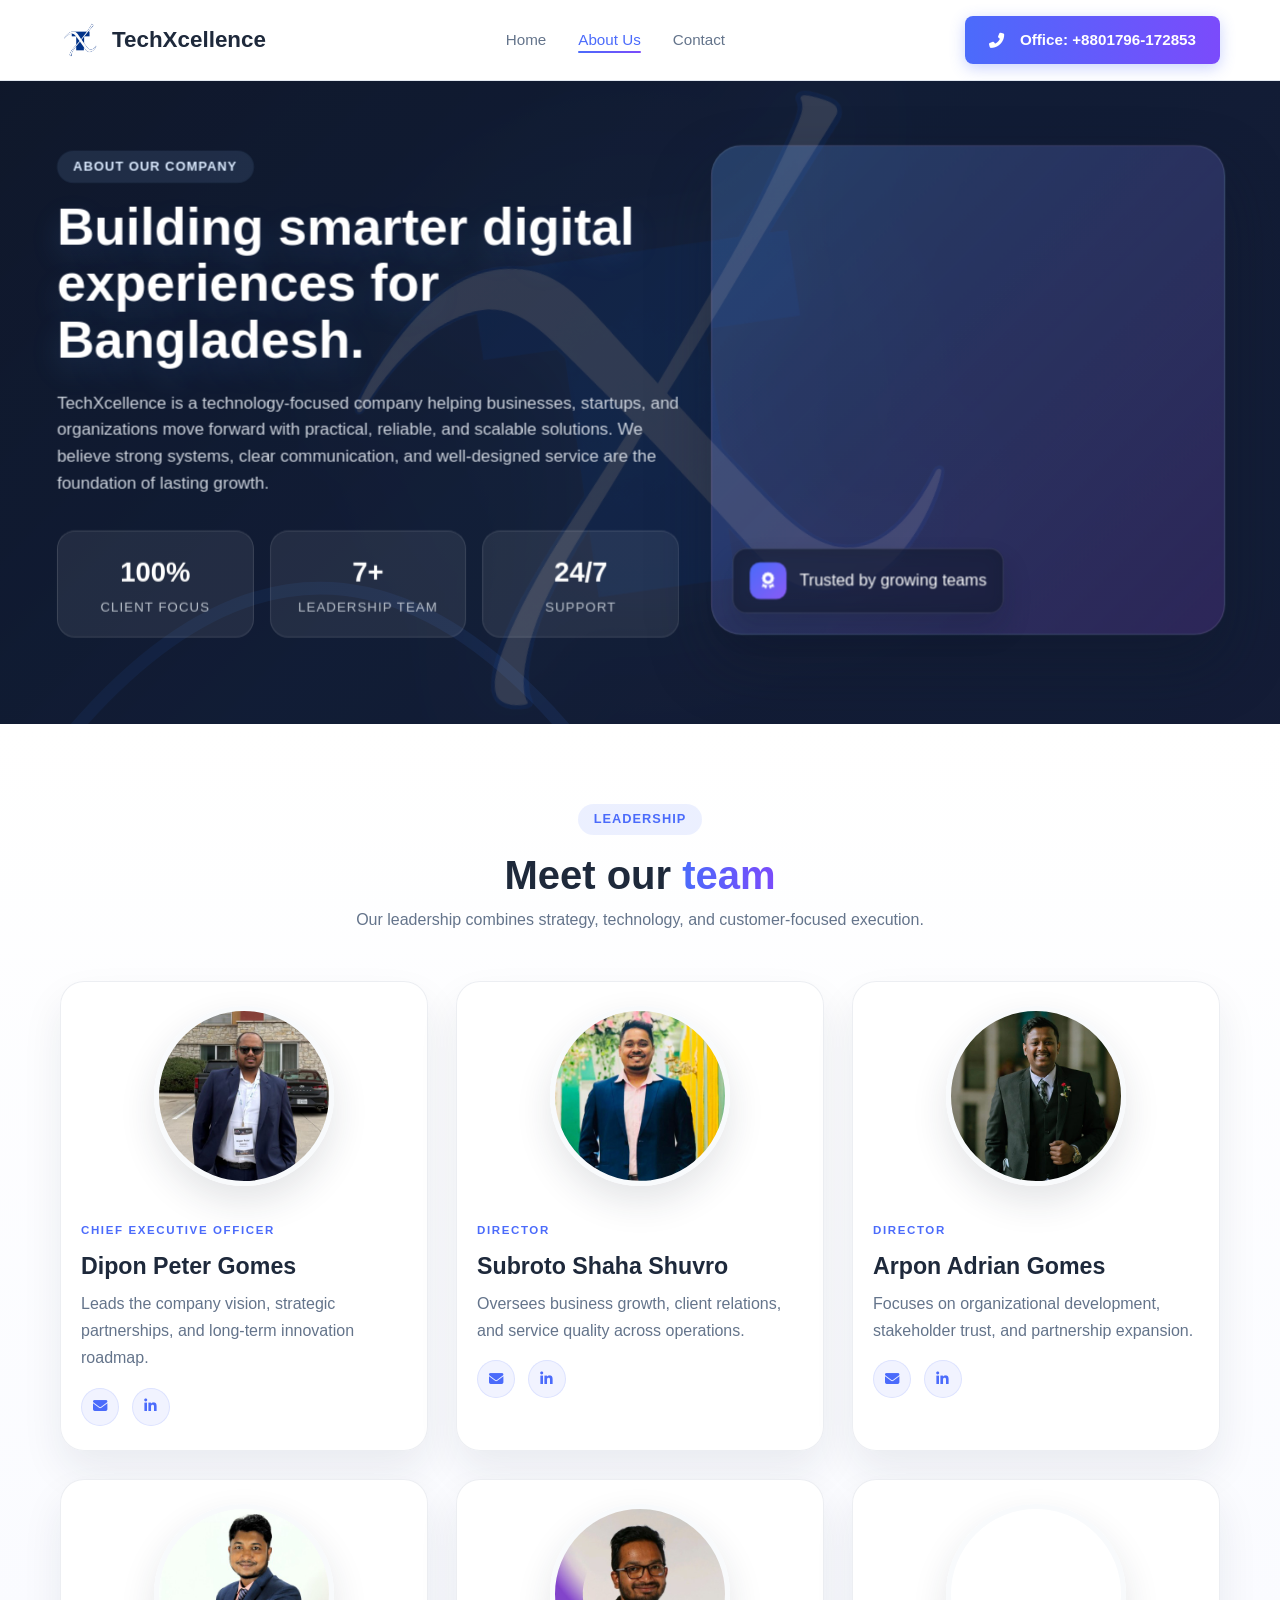
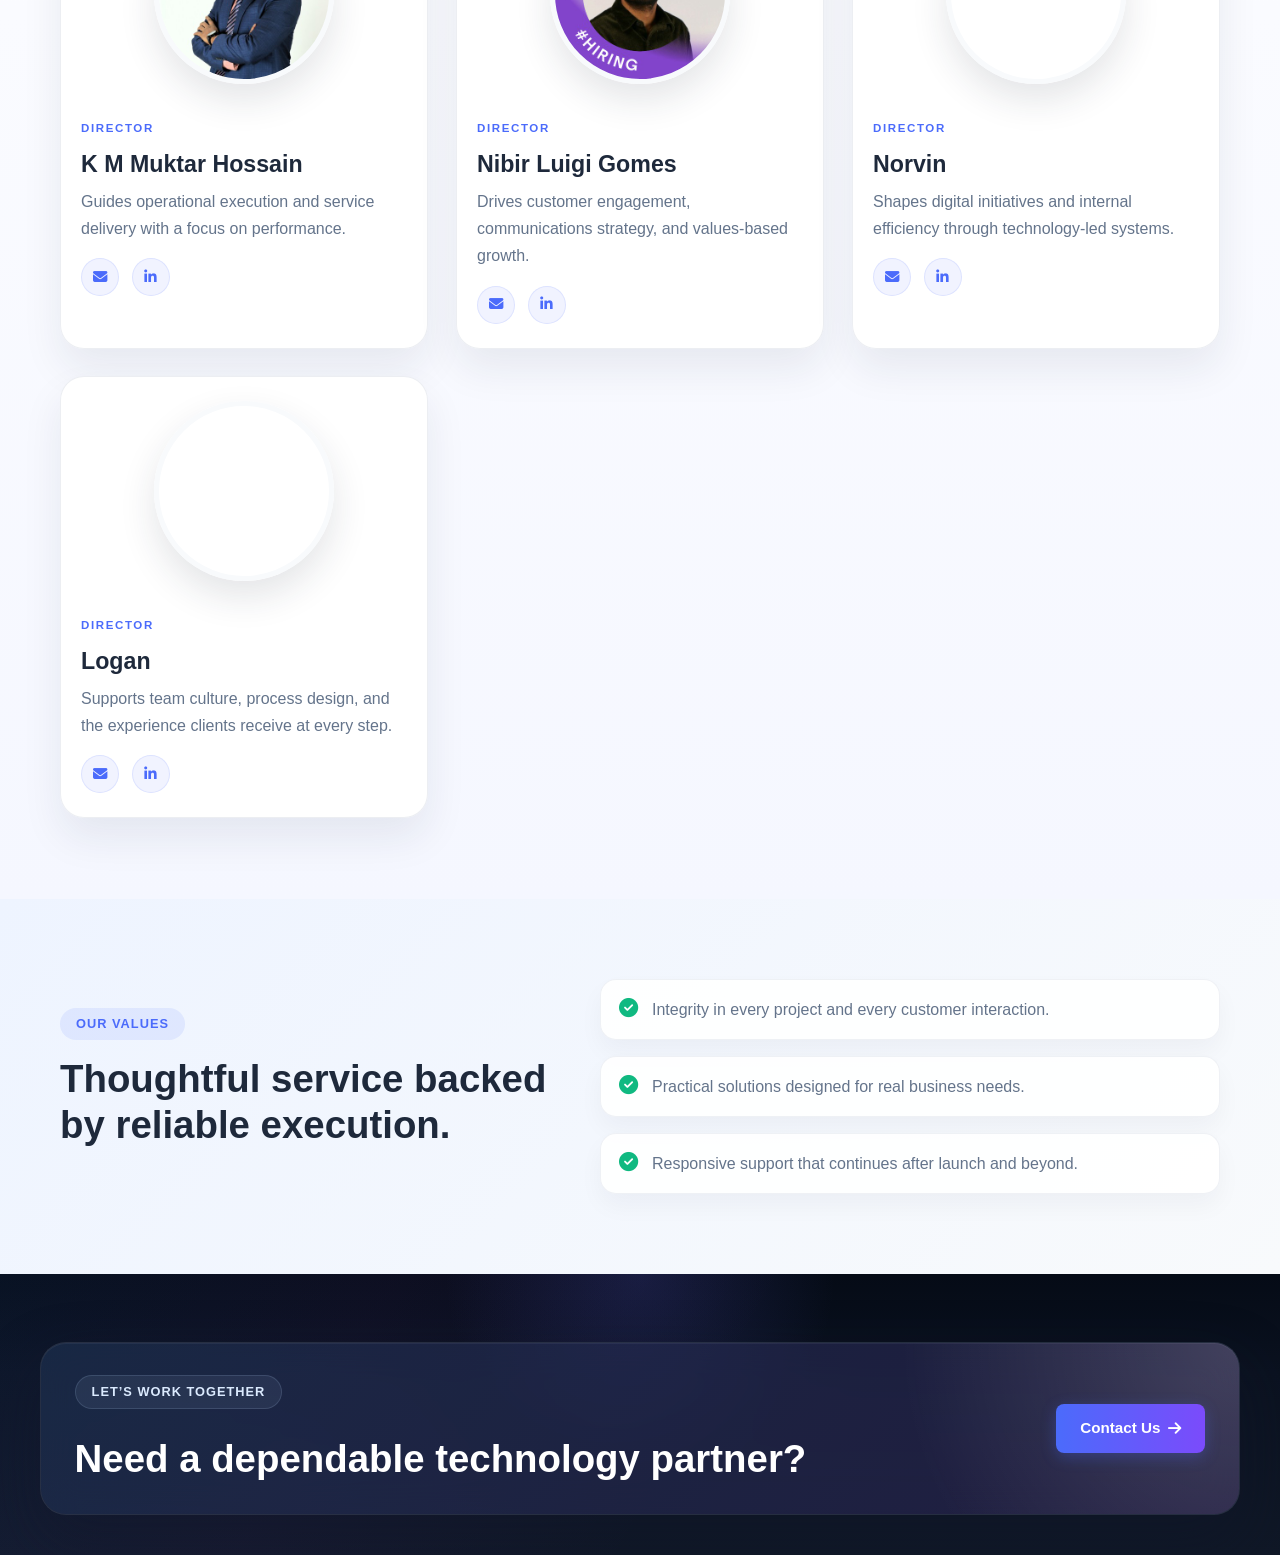
==== commit b7a12494: "Picture_sav" ====
--- a/about.html
+++ b/about.html
@@ -77,6 +77,10 @@
                             <span class="leader-role">Chief Executive Officer</span>
                             <h3>Dipon Peter Gomes</h3>
                             <p>Leads the company vision, strategic partnerships, and long-term innovation roadmap.</p>
+                            <div class="leader-socials">
+                                <a href="mailto:dipon@techxcellence.com" aria-label="Email Dipon Peter Gomes"><i class="fas fa-envelope"></i></a>
+                                <a href="https://www.linkedin.com/in/dipon-peter-gomes" target="_blank" rel="noopener noreferrer" aria-label="LinkedIn profile of Dipon Peter Gomes"><i class="fab fa-linkedin-in"></i></a>
+                            </div>
                         </div>
                     </article>
 
@@ -84,8 +88,12 @@
                         <div class="leader-photo leader-director-1"></div>
                         <div class="leader-info">
                             <span class="leader-role">Director</span>
-                            <h3>Shubroto Shaha Shuvro</h3>
+                            <h3>Subroto Shaha Shuvro</h3>
                             <p>Oversees business growth, client relations, and service quality across operations.</p>
+                            <div class="leader-socials">
+                                <a href="mailto:subroto@techxcellence.com" aria-label="Email Subroto Shaha Shuvro"><i class="fas fa-envelope"></i></a>
+                                <a href="https://www.linkedin.com/in/subroto-shaha-shuvro" target="_blank" rel="noopener noreferrer" aria-label="LinkedIn profile of Subroto Shaha Shuvro"><i class="fab fa-linkedin-in"></i></a>
+                            </div>
                         </div>
                     </article>
 
@@ -95,6 +103,10 @@
                             <span class="leader-role">Director</span>
                             <h3>Arpon Adrian Gomes</h3>
                             <p>Focuses on organizational development, stakeholder trust, and partnership expansion.</p>
+                            <div class="leader-socials">
+                                <a href="mailto:adrian@techxcellence.com" aria-label="Email Arpon Adrian Gomes"><i class="fas fa-envelope"></i></a>
+                                <a href="https://www.linkedin.com/in/arpon-adrian-gomes" target="_blank" rel="noopener noreferrer" aria-label="LinkedIn profile of Arpon Adrian Gomes"><i class="fab fa-linkedin-in"></i></a>
+                            </div>
                         </div>
                     </article>
 
@@ -104,6 +116,10 @@
                             <span class="leader-role">Director</span>
                             <h3>K M Muktar Hossain</h3>
                             <p>Guides operational execution and service delivery with a focus on performance.</p>
+                            <div class="leader-socials">
+                                <a href="mailto:muktar@techxcellence.com" aria-label="Email K M Muktar Hossain"><i class="fas fa-envelope"></i></a>
+                                <a href="https://www.linkedin.com/in/km-muktar-hossain" target="_blank" rel="noopener noreferrer" aria-label="LinkedIn profile of K M Muktar Hossain"><i class="fab fa-linkedin-in"></i></a>
+                            </div>
                         </div>
                     </article>
 
@@ -113,6 +129,10 @@
                             <span class="leader-role">Director</span>
                             <h3>Nibir Luigi Gomes</h3>
                             <p>Drives customer engagement, communications strategy, and values-based growth.</p>
+                            <div class="leader-socials">
+                                <a href="mailto:luigi@techxcellence.com" aria-label="Email Nibir Luigi Gomes"><i class="fas fa-envelope"></i></a>
+                                <a href="https://www.linkedin.com/in/nibir-luigi-gomes" target="_blank" rel="noopener noreferrer" aria-label="LinkedIn profile of Nibir Luigi Gomes"><i class="fab fa-linkedin-in"></i></a>
+                            </div>
                         </div>
                     </article>
 
@@ -122,6 +142,10 @@
                             <span class="leader-role">Director</span>
                             <h3>Norvin</h3>
                             <p>Shapes digital initiatives and internal efficiency through technology-led systems.</p>
+                            <div class="leader-socials">
+                                <a href="mailto:norvin@techxcellence.com" aria-label="Email Norvin"><i class="fas fa-envelope"></i></a>
+                                <a href="https://www.linkedin.com/in/norvin" target="_blank" rel="noopener noreferrer" aria-label="LinkedIn profile of Norvin"><i class="fab fa-linkedin-in"></i></a>
+                            </div>
                         </div>
                     </article>
 
@@ -131,6 +155,10 @@
                             <span class="leader-role">Director</span>
                             <h3>Logan</h3>
                             <p>Supports team culture, process design, and the experience clients receive at every step.</p>
+                            <div class="leader-socials">
+                                <a href="mailto:logan@techxcellence.com" aria-label="Email Logan"><i class="fas fa-envelope"></i></a>
+                                <a href="https://www.linkedin.com/in/logan" target="_blank" rel="noopener noreferrer" aria-label="LinkedIn profile of Logan"><i class="fab fa-linkedin-in"></i></a>
+                            </div>
                         </div>
                     </article>
                 </div>
--- a/style.css
+++ b/style.css
@@ -648,9 +648,42 @@
     background: linear-gradient(135deg, #0f172a 0%, #1e3a8a 45%, #312e81 100%);
     padding: 5rem 0;
     color: white;
+    position: relative;
+    overflow: hidden;
+}
+
+.about-page-hero::before {
+    content: '';
+    position: absolute;
+    inset: 0;
+    background: linear-gradient(135deg, rgba(15, 23, 42, 0.92) 0%, rgba(15, 23, 42, 0.72) 100%),
+                url('data:image/svg+xml;utf8,<svg xmlns="http://www.w3.org/2000/svg" width="120" height="120" viewBox="0 0 120 120"><rect width="120" height="120" fill="%2315263a"/><path d="M0 70 Q 30 25 60 70 T 120 70" stroke="%233b82f6" stroke-width="1.2" fill="none" opacity="0.55"/><path d="M0 90 Q 25 55 50 90 T 120 90" stroke="%239f7aea" stroke-width="1.1" fill="none" opacity="0.35"/></svg>');
+    background-size: cover;
+    opacity: 0.9;
+    z-index: 0;
+}
+
+.about-page-hero::after {
+    content: '';
+    position: absolute;
+    width: min(58vw, 720px);
+    aspect-ratio: 1;
+    top: 50%;
+    left: 50%;
+    transform: translate(-50%, -50%) rotate(-8deg);
+    background: radial-gradient(circle, rgba(96, 165, 250, 0.16), transparent 62%),
+                url('logo2.png') center / contain no-repeat;
+    opacity: 0.14;
+    filter: saturate(1.15) drop-shadow(0 0 36px rgba(96, 165, 250, 0.28));
+    mix-blend-mode: screen;
+    pointer-events: none;
+    z-index: 0;
+    animation: watermarkFloat 12s ease-in-out infinite;
 }
 
 .about-page-hero-grid {
+    position: relative;
+    z-index: 1;
     display: grid;
     grid-template-columns: 1.1fr 0.9fr;
     gap: 2.5rem;
@@ -662,12 +695,18 @@
     line-height: 1.1;
     color: white;
     margin-bottom: 1.25rem;
+    text-shadow: 0 12px 30px rgba(96, 165, 250, 0.18);
 }
 
 .about-page-content p {
     color: rgba(226, 232, 240, 0.9);
     font-size: 1.05rem;
     margin-bottom: 2rem;
+}
+
+.about-page-content .section-tag {
+    background: rgba(147, 197, 253, 0.12);
+    color: #dbeafe;
 }
 
 .about-page-stats {
@@ -682,6 +721,14 @@
     border-radius: 18px;
     padding: 1.1rem 1rem;
     text-align: center;
+    backdrop-filter: blur(8px);
+    transition: transform 0.3s ease, box-shadow 0.3s ease, border-color 0.3s ease;
+}
+
+.about-page-stats div:hover {
+    transform: translateY(-6px);
+    border-color: rgba(147, 197, 253, 0.4);
+    box-shadow: 0 18px 32px rgba(59, 130, 246, 0.18);
 }
 
 .about-page-stats strong {
@@ -706,6 +753,7 @@
     border: 1px solid rgba(255, 255, 255, 0.12);
     box-shadow: 0 28px 60px rgba(15, 23, 42, 0.38);
     transition: transform 0.6s ease, box-shadow 0.6s ease;
+    animation: glowPulse 5s ease-in-out infinite;
 }
 
 .about-page-image:hover {
@@ -726,6 +774,7 @@
     border-radius: 14px;
     padding: 0.8rem 1rem;
     backdrop-filter: blur(10px);
+    box-shadow: 0 16px 28px rgba(15, 23, 42, 0.2);
 }
 
 .image-badge i {
@@ -756,12 +805,13 @@
     border-radius: 24px;
     overflow: hidden;
     box-shadow: 0 20px 40px rgba(30, 41, 59, 0.08);
-    transition: transform 0.3s ease, box-shadow 0.3s ease;
+    transition: transform 0.3s ease, box-shadow 0.3s ease, border-color 0.3s ease;
 }
 
 .leader-card:hover {
     transform: translateY(-14px) rotateX(2deg) scale(1.01);
     box-shadow: 0 32px 60px rgba(59, 130, 246, 0.18);
+    border-color: rgba(75, 107, 251, 0.28);
 }
 
 .leader-featured {
@@ -769,18 +819,24 @@
 }
 
 .leader-photo {
-    height: 260px;
+    width: 180px;
+    height: 180px;
+    margin: 1.5rem auto 0.5rem;
+    border-radius: 50%;
     background-size: cover;
-    background-position: center;
-}
-
-.leader-ceo { background-image: linear-gradient(135deg, rgba(75, 107, 251, 0.25), rgba(124, 58, 237, 0.2)), url('https://images.unsplash.com/photo-1500648767791-00dcc994a43e?auto=format&fit=crop&w=900&q=80'); }
-.leader-director-1 { background-image: linear-gradient(135deg, rgba(34, 197, 94, 0.25), rgba(16, 185, 129, 0.18)), url('https://images.unsplash.com/photo-1506794778202-cad84cf45f1d?auto=format&fit=crop&w=900&q=80'); }
-.leader-director-2 { background-image: linear-gradient(135deg, rgba(244, 114, 182, 0.25), rgba(168, 85, 247, 0.18)), url('https://images.unsplash.com/photo-1494790108377-be9c29b29330?auto=format&fit=crop&w=900&q=80'); }
-.leader-director-3 { background-image: linear-gradient(135deg, rgba(251, 191, 36, 0.25), rgba(249, 115, 22, 0.18)), url('https://images.unsplash.com/photo-1504593811423-6dd665756598?auto=format&fit=crop&w=900&q=80'); }
-.leader-director-4 { background-image: linear-gradient(135deg, rgba(14, 165, 233, 0.26), rgba(59, 130, 246, 0.16)), url('https://images.unsplash.com/photo-1487412720507-e7ab37603c6f?auto=format&fit=crop&w=900&q=80'); }
-.leader-director-5 { background-image: linear-gradient(135deg, rgba(99, 102, 241, 0.25), rgba(45, 212, 191, 0.18)), url('https://images.unsplash.com/photo-1504593811423-6dd665756598?auto=format&fit=crop&w=900&q=80'); }
-.leader-director-6 { background-image: linear-gradient(135deg, rgba(244, 63, 94, 0.25), rgba(251, 146, 60, 0.18)), url('https://images.unsplash.com/photo-1517841905240-472988babdf9?auto=format&fit=crop&w=900&q=80'); }
+    background-position: center top;
+    background-repeat: no-repeat;
+    border: 5px solid #f8fafc;
+    box-shadow: 0 16px 36px rgba(30, 41, 59, 0.12);
+}
+
+.leader-ceo { background-image: url('Peter.jpg'); }
+.leader-director-1 { background-image: url('Roman.jpg'); }
+.leader-director-2 { background-image: url('Adrian.jpg'); }
+.leader-director-3 { background-image: url('Marshal.jpg'); }
+.leader-director-4 { background-image: url('Luigi.jpg'); }
+.leader-director-5 { background-image: url('https://images.unsplash.com/photo-1504593811423-6dd665756598?auto=format&fit=crop&w=900&q=80'); }
+.leader-director-6 { background-image: url('https://images.unsplash.com/photo-1517841905240-472988babdf9?auto=format&fit=crop&w=900&q=80'); }
 
 .leader-info {
     padding: 1.4rem 1.25rem 1.5rem;
@@ -806,6 +862,37 @@
     line-height: 1.7;
 }
 
+.leader-socials {
+    display: flex;
+    align-items: center;
+    gap: 0.8rem;
+    margin-top: 1rem;
+}
+
+.leader-socials a {
+    width: 38px;
+    height: 38px;
+    display: inline-flex;
+    align-items: center;
+    justify-content: center;
+    border-radius: 50%;
+    background: rgba(75, 107, 251, 0.08);
+    color: var(--primary-blue);
+    border: 1px solid rgba(75, 107, 251, 0.12);
+    transition: transform 0.3s ease, box-shadow 0.3s ease, background 0.3s ease;
+}
+
+.leader-socials a:hover {
+    transform: translateY(-3px);
+    background: var(--gradient);
+    color: white;
+    box-shadow: 0 14px 24px rgba(75, 107, 251, 0.18);
+}
+
+.leader-socials i {
+    font-size: 0.9rem;
+}
+
 .about-values {
     background: linear-gradient(135deg, #eef4ff 0%, #f8fafc 100%);
     padding: 5rem 0;
@@ -835,6 +922,14 @@
     border: 1px solid rgba(148, 163, 184, 0.15);
     border-radius: 16px;
     padding: 1rem 1.1rem;
+    box-shadow: 0 12px 24px rgba(15, 23, 42, 0.04);
+    transition: transform 0.3s ease, box-shadow 0.3s ease, border-color 0.3s ease;
+}
+
+.value-item:hover {
+    transform: translateY(-6px);
+    border-color: rgba(75, 107, 251, 0.25);
+    box-shadow: 0 18px 28px rgba(79, 70, 229, 0.09);
 }
 
 .value-item i {
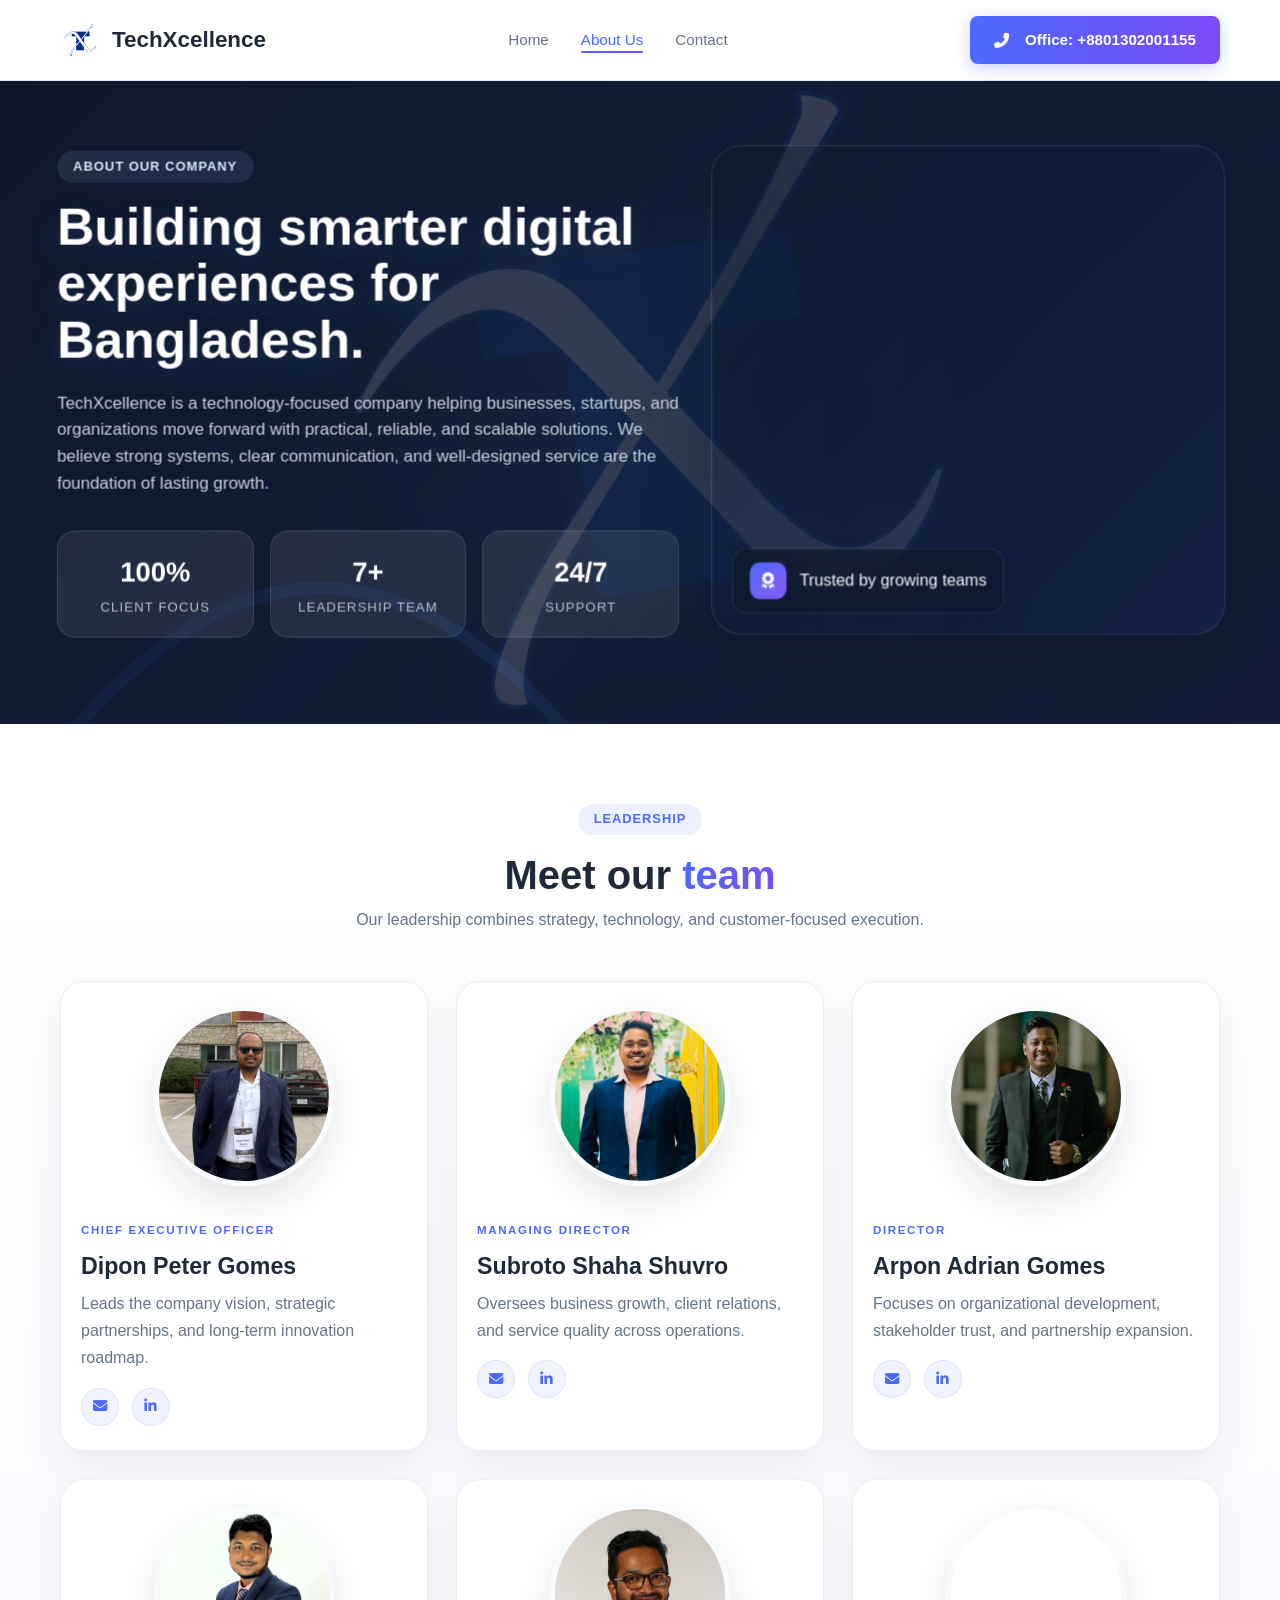
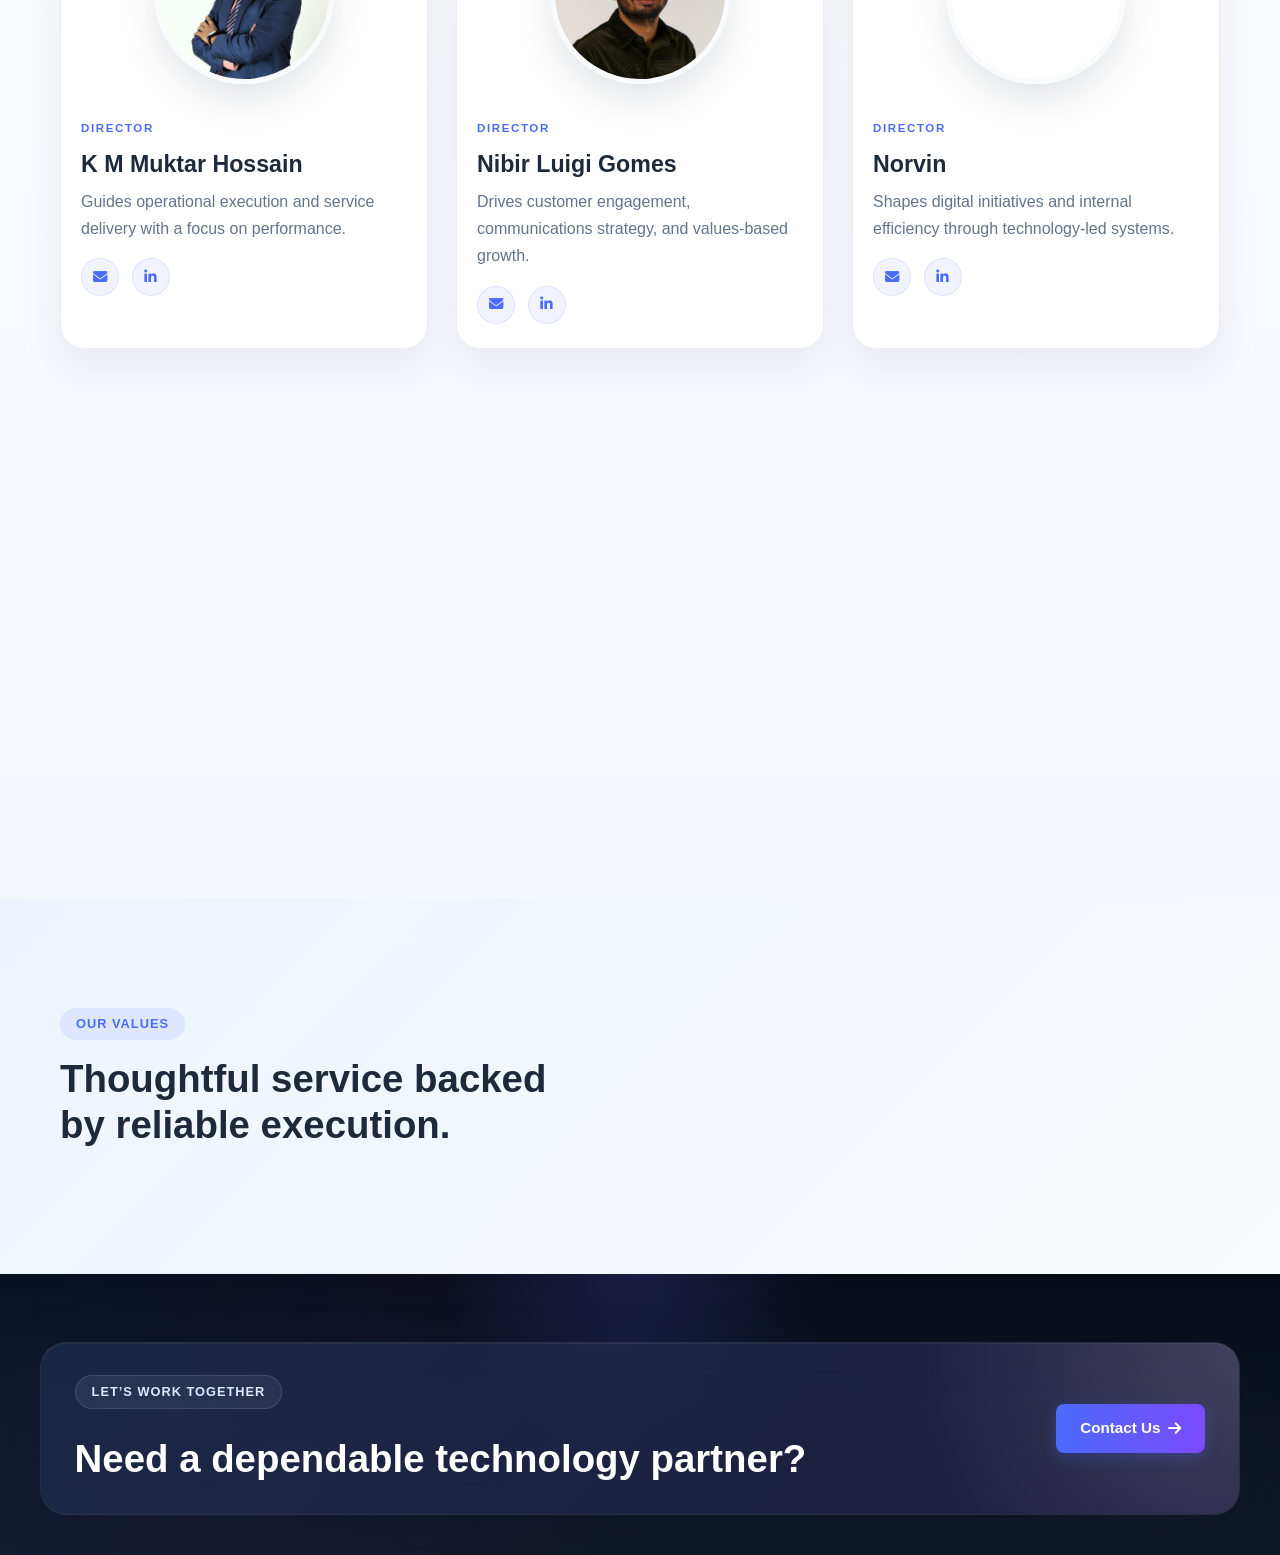
==== commit 193ed7f5: "Number_change" ====
--- a/about.html
+++ b/about.html
@@ -27,7 +27,7 @@
                     <li><a href="contact.html">Contact</a></li>
                 </ul>
             </nav>
-            <a href="index.html#contact" class="btn btn-primary"><i class="fas fa-phone-alt" style="margin-right: 8px;"></i> Office: +8801796-172853</a>
+            <a href="index.html#contact" class="btn btn-primary"><i class="fas fa-phone-alt" style="margin-right: 8px;"></i> Office: +8801302001155</a>
         </div>
     </header>
 
@@ -87,7 +87,7 @@
                     <article class="leader-card">
                         <div class="leader-photo leader-director-1"></div>
                         <div class="leader-info">
-                            <span class="leader-role">Director</span>
+                            <span class="leader-role">Managing Director</span>
                             <h3>Subroto Shaha Shuvro</h3>
                             <p>Oversees business growth, client relations, and service quality across operations.</p>
                             <div class="leader-socials">
--- a/style.css
+++ b/style.css
@@ -748,8 +748,8 @@
     position: relative;
     min-height: 480px;
     border-radius: 30px;
-    background: linear-gradient(135deg, rgba(96, 165, 250, 0.25), rgba(168, 85, 247, 0.18)),
-                url('https://images.unsplash.com/photo-1552664730-d307ca884978?auto=format&fit=crop&w=1200&q=80') center/cover no-repeat;
+    background: linear-gradient(135deg, rgba(15, 23, 42, 0.38), rgba(30, 58, 138, 0.2)),
+                url('https://images.unsplash.com/photo-1521737711867-e3b97375f902?auto=format&fit=crop&w=1200&q=80') center/cover no-repeat;
     border: 1px solid rgba(255, 255, 255, 0.12);
     box-shadow: 0 28px 60px rgba(15, 23, 42, 0.38);
     transition: transform 0.6s ease, box-shadow 0.6s ease;
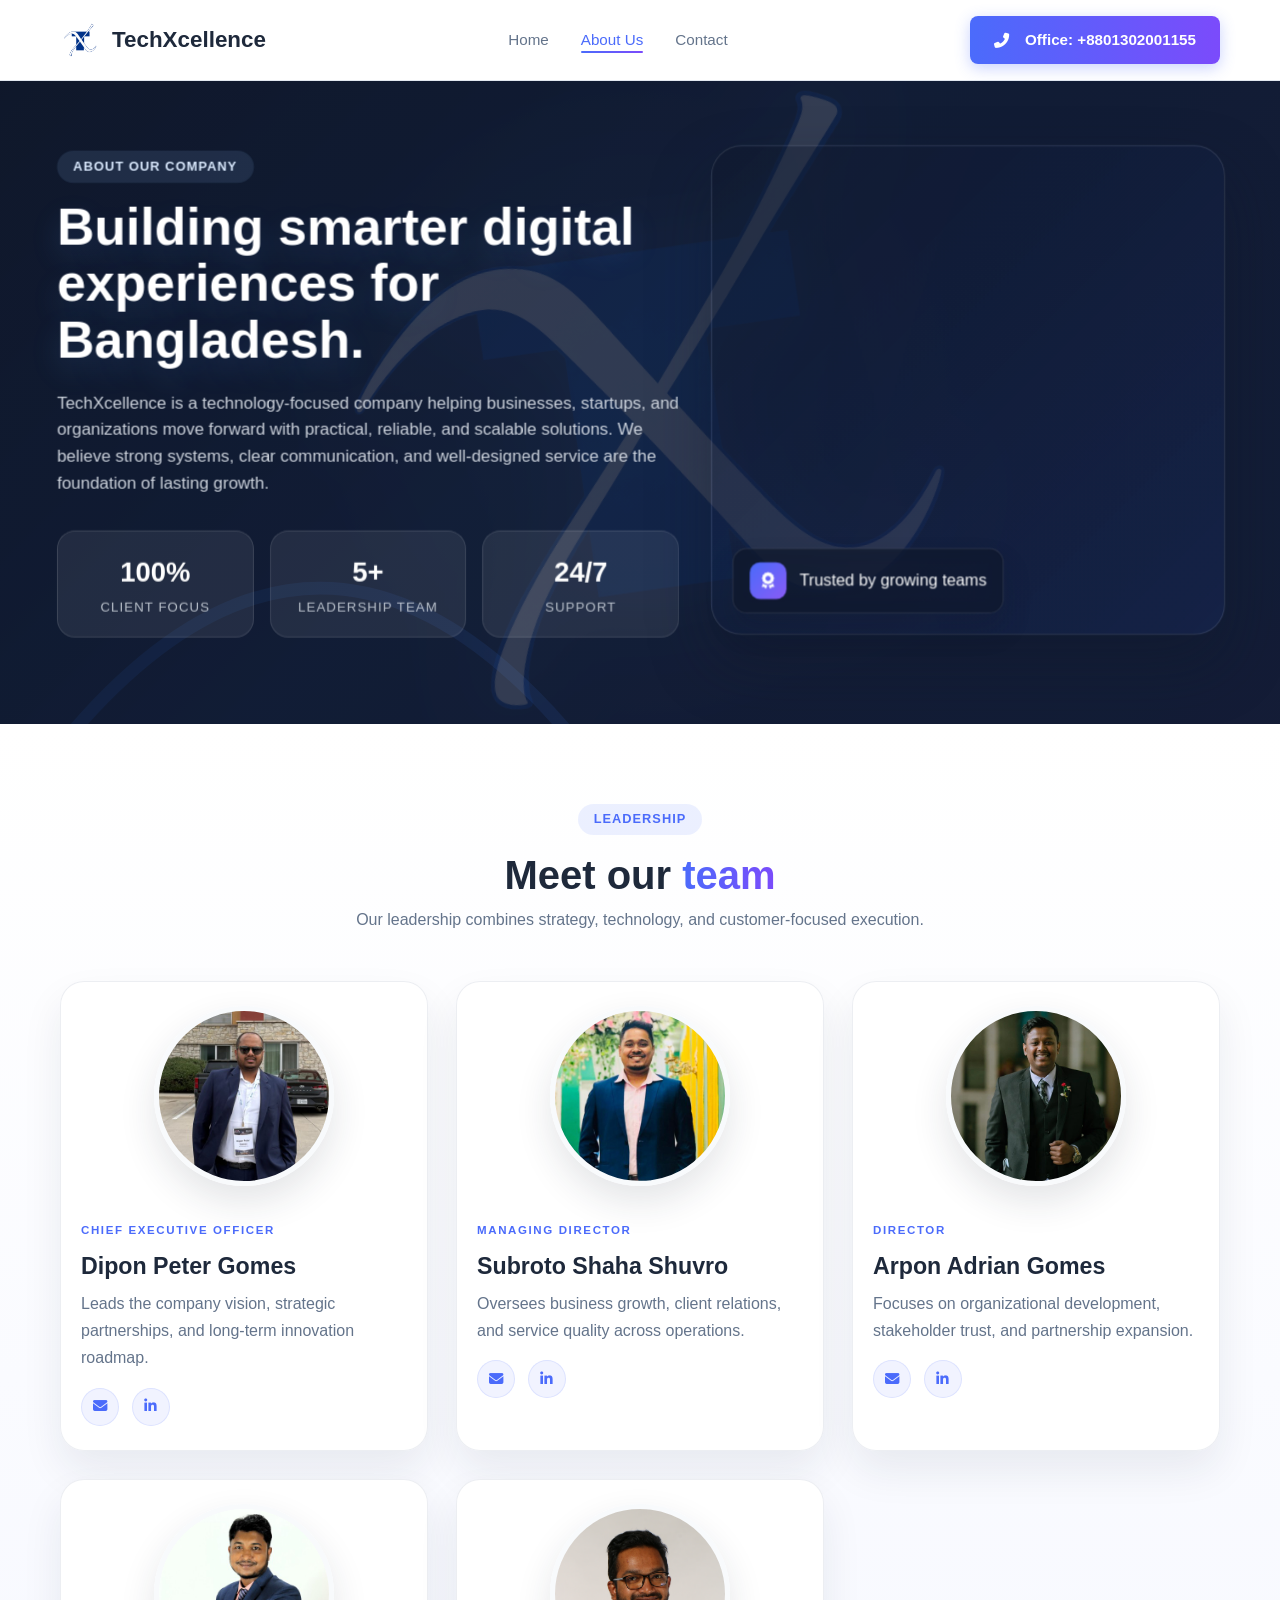
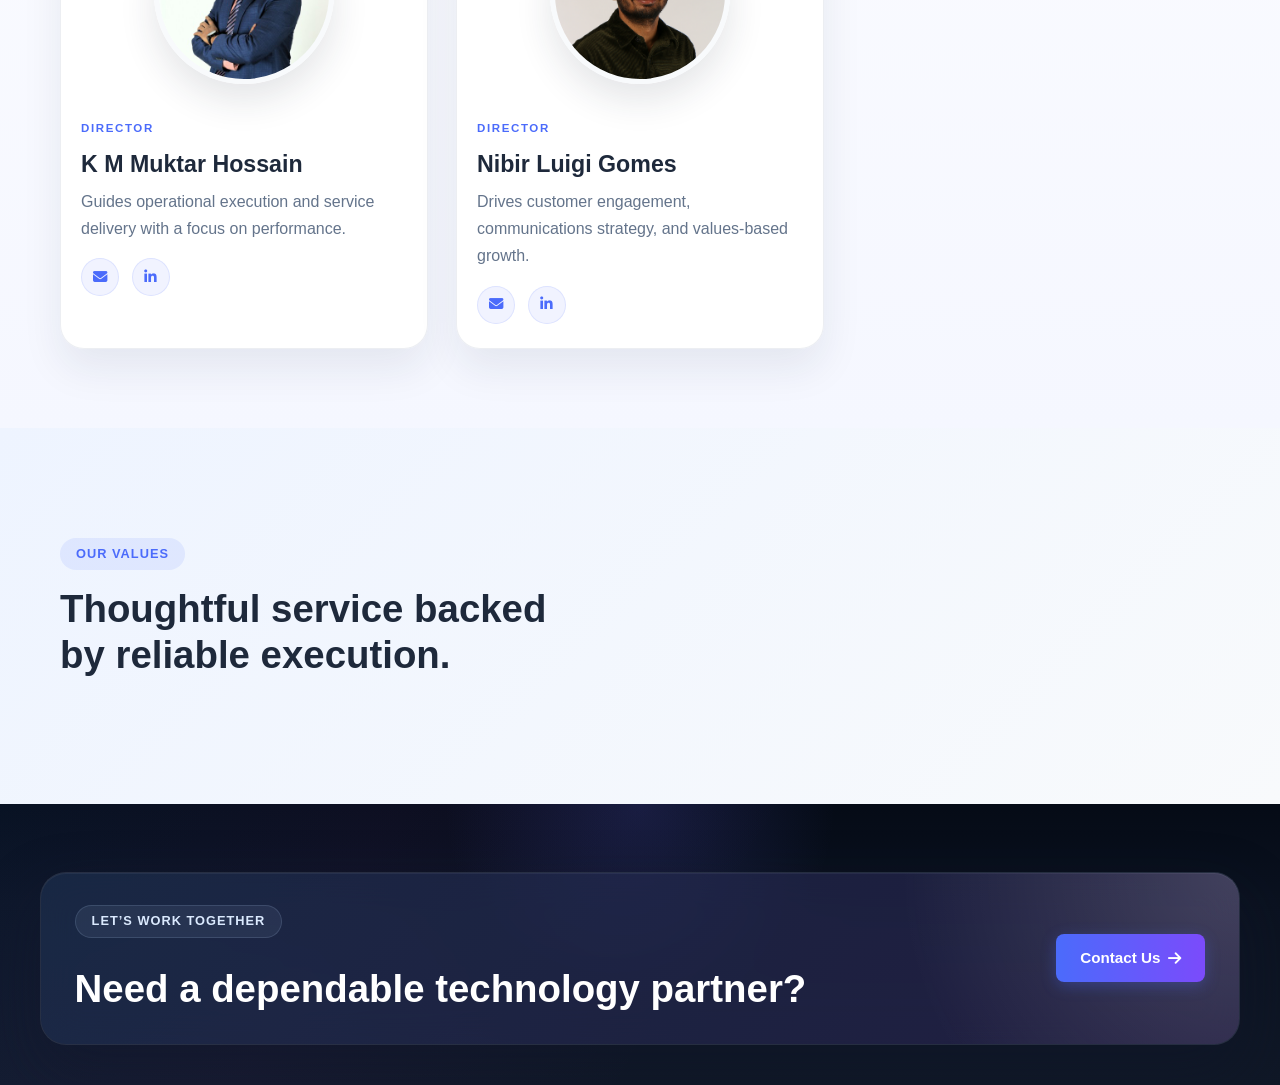
==== commit 116bae5f: "Removing_some_names" ====
--- a/about.html
+++ b/about.html
@@ -44,7 +44,7 @@
                             <span>Client Focus</span>
                         </div>
                         <div>
-                            <strong>7+</strong>
+                            <strong>5+</strong>
                             <span>Leadership Team</span>
                         </div>
                         <div>
@@ -136,31 +136,6 @@
                         </div>
                     </article>
 
-                    <article class="leader-card">
-                        <div class="leader-photo leader-director-5"></div>
-                        <div class="leader-info">
-                            <span class="leader-role">Director</span>
-                            <h3>Norvin</h3>
-                            <p>Shapes digital initiatives and internal efficiency through technology-led systems.</p>
-                            <div class="leader-socials">
-                                <a href="mailto:norvin@techxcellence.com" aria-label="Email Norvin"><i class="fas fa-envelope"></i></a>
-                                <a href="https://www.linkedin.com/in/norvin" target="_blank" rel="noopener noreferrer" aria-label="LinkedIn profile of Norvin"><i class="fab fa-linkedin-in"></i></a>
-                            </div>
-                        </div>
-                    </article>
-
-                    <article class="leader-card">
-                        <div class="leader-photo leader-director-6"></div>
-                        <div class="leader-info">
-                            <span class="leader-role">Director</span>
-                            <h3>Logan</h3>
-                            <p>Supports team culture, process design, and the experience clients receive at every step.</p>
-                            <div class="leader-socials">
-                                <a href="mailto:logan@techxcellence.com" aria-label="Email Logan"><i class="fas fa-envelope"></i></a>
-                                <a href="https://www.linkedin.com/in/logan" target="_blank" rel="noopener noreferrer" aria-label="LinkedIn profile of Logan"><i class="fab fa-linkedin-in"></i></a>
-                            </div>
-                        </div>
-                    </article>
                 </div>
             </div>
         </section>
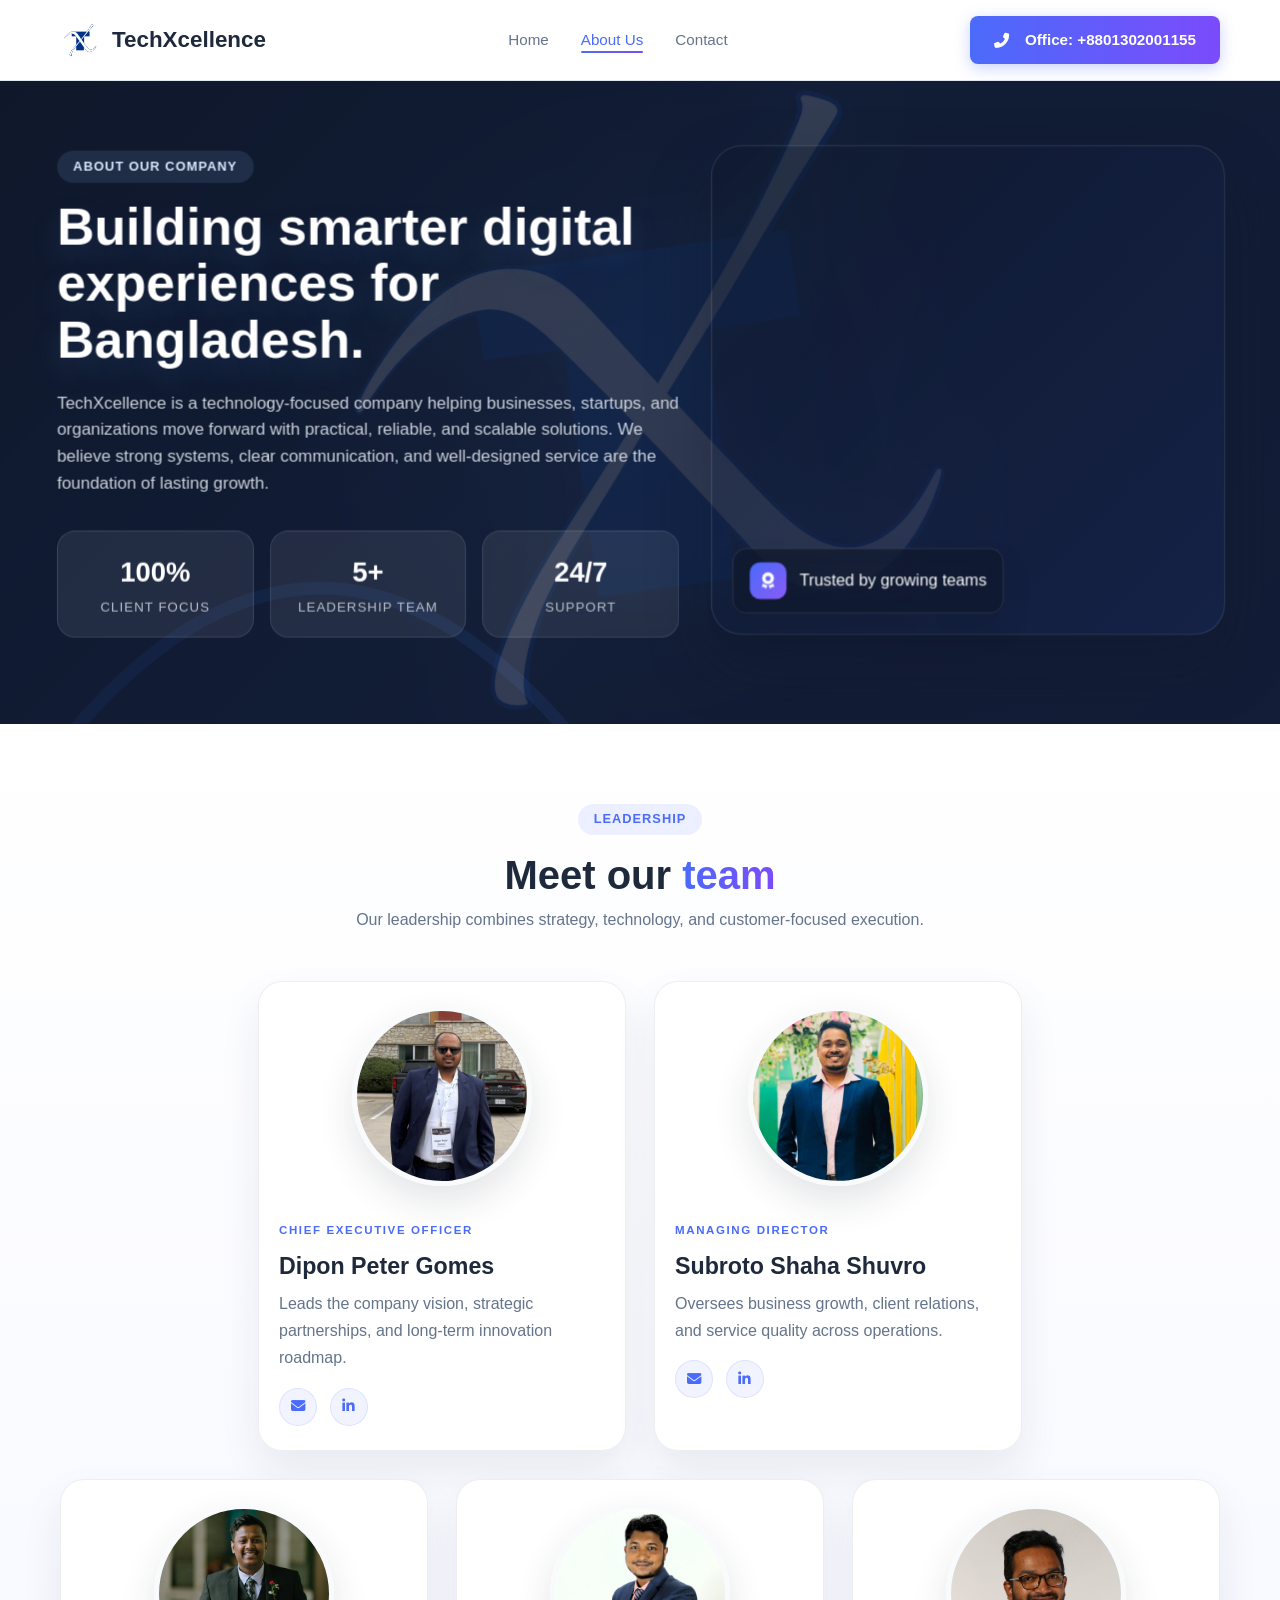
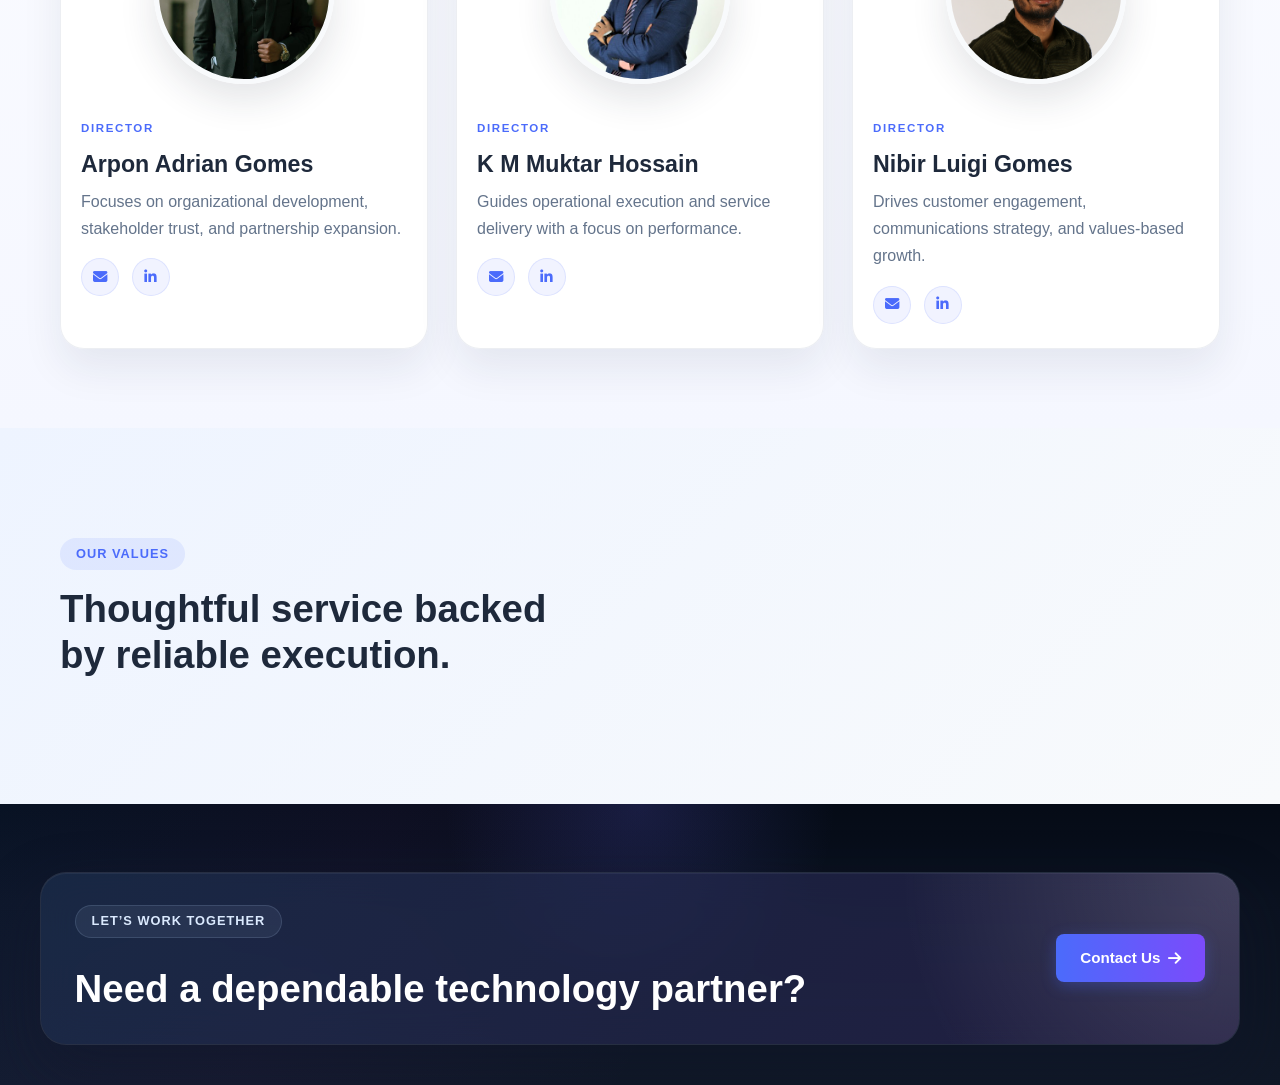
==== commit 4243ad7a: "Update team layout and contact form Co-authored-by: Copilot <223556219+Copilot@users.noreply.github." ====
--- a/about.html
+++ b/about.html
@@ -78,8 +78,8 @@
                             <h3>Dipon Peter Gomes</h3>
                             <p>Leads the company vision, strategic partnerships, and long-term innovation roadmap.</p>
                             <div class="leader-socials">
-                                <a href="mailto:dipon@techxcellence.com" aria-label="Email Dipon Peter Gomes"><i class="fas fa-envelope"></i></a>
-                                <a href="https://www.linkedin.com/in/dipon-peter-gomes" target="_blank" rel="noopener noreferrer" aria-label="LinkedIn profile of Dipon Peter Gomes"><i class="fab fa-linkedin-in"></i></a>
+                                <a href="mailto:dipongomes16@yahoo.com" aria-label="Email Dipon Peter Gomes"><i class="fas fa-envelope"></i></a>
+                                <a href="https://www.linkedin.com/in/dipon-peter-gomes-081aa0108/?lipi=urn%3Ali%3Apage%3Ad_flagship3_profile_view_base_contact_details%3B9ED2DviOTB%2B2etK%2BoVlTUA%3D%3D" target="_blank" rel="noopener noreferrer" aria-label="LinkedIn profile of Dipon Peter Gomes"><i class="fab fa-linkedin-in"></i></a>
                             </div>
                         </div>
                     </article>
@@ -91,7 +91,7 @@
                             <h3>Subroto Shaha Shuvro</h3>
                             <p>Oversees business growth, client relations, and service quality across operations.</p>
                             <div class="leader-socials">
-                                <a href="mailto:subroto@techxcellence.com" aria-label="Email Subroto Shaha Shuvro"><i class="fas fa-envelope"></i></a>
+                                <a href="mailto:subrotosahashuvro@gmail.com" aria-label="Email Subroto Shaha Shuvro"><i class="fas fa-envelope"></i></a>
                                 <a href="https://www.linkedin.com/in/subroto-shaha-shuvro" target="_blank" rel="noopener noreferrer" aria-label="LinkedIn profile of Subroto Shaha Shuvro"><i class="fab fa-linkedin-in"></i></a>
                             </div>
                         </div>
@@ -104,8 +104,8 @@
                             <h3>Arpon Adrian Gomes</h3>
                             <p>Focuses on organizational development, stakeholder trust, and partnership expansion.</p>
                             <div class="leader-socials">
-                                <a href="mailto:adrian@techxcellence.com" aria-label="Email Arpon Adrian Gomes"><i class="fas fa-envelope"></i></a>
-                                <a href="https://www.linkedin.com/in/arpon-adrian-gomes" target="_blank" rel="noopener noreferrer" aria-label="LinkedIn profile of Arpon Adrian Gomes"><i class="fab fa-linkedin-in"></i></a>
+                                <a href="mailto:gomesadrian2001@gmail.com" aria-label="Email Arpon Adrian Gomes"><i class="fas fa-envelope"></i></a>
+                                <a href="https://www.linkedin.com/in/arpon-adrian-gomes-a25ba828a/?lipi=urn%3Ali%3Apage%3Ad_flagship3_profile_view_base_contact_details%3BNZj2va3WTMayrKKQ%2BfWtGQ%3D%3D" target="_blank" rel="noopener noreferrer" aria-label="LinkedIn profile of Arpon Adrian Gomes"><i class="fab fa-linkedin-in"></i></a>
                             </div>
                         </div>
                     </article>
@@ -118,7 +118,7 @@
                             <p>Guides operational execution and service delivery with a focus on performance.</p>
                             <div class="leader-socials">
                                 <a href="mailto:muktar@techxcellence.com" aria-label="Email K M Muktar Hossain"><i class="fas fa-envelope"></i></a>
-                                <a href="https://www.linkedin.com/in/km-muktar-hossain" target="_blank" rel="noopener noreferrer" aria-label="LinkedIn profile of K M Muktar Hossain"><i class="fab fa-linkedin-in"></i></a>
+                                <a href="https://www.linkedin.com/in/k-m-muktar-hossain-b3aa7b29b/?lipi=urn%3Ali%3Apage%3Ad_flagship3_profile_view_base_contact_details%3BNLo%2FXVOuQT2rcy93Er%2Bwqw%3D%3D" target="_blank" rel="noopener noreferrer" aria-label="LinkedIn profile of K M Muktar Hossain"><i class="fab fa-linkedin-in"></i></a>
                             </div>
                         </div>
                     </article>
@@ -130,8 +130,8 @@
                             <h3>Nibir Luigi Gomes</h3>
                             <p>Drives customer engagement, communications strategy, and values-based growth.</p>
                             <div class="leader-socials">
-                                <a href="mailto:luigi@techxcellence.com" aria-label="Email Nibir Luigi Gomes"><i class="fas fa-envelope"></i></a>
-                                <a href="https://www.linkedin.com/in/nibir-luigi-gomes" target="_blank" rel="noopener noreferrer" aria-label="LinkedIn profile of Nibir Luigi Gomes"><i class="fab fa-linkedin-in"></i></a>
+                                <a href="mailto:nibirgomeswork@gmail.com" aria-label="Email Nibir Luigi Gomes"><i class="fas fa-envelope"></i></a>
+                                <a href="https://www.linkedin.com/in/nibirluigigomes/?lipi=urn%3Ali%3Apage%3Ad_flagship3_profile_view_base_contact_details%3Bxt5LInKIQoGQlOJWxkwlkg%3D%3D" target="_blank" rel="noopener noreferrer" aria-label="LinkedIn profile of Nibir Luigi Gomes"><i class="fab fa-linkedin-in"></i></a>
                             </div>
                         </div>
                     </article>
--- a/style.css
+++ b/style.css
@@ -795,11 +795,12 @@
 
 .leadership-grid {
     display: grid;
-    grid-template-columns: repeat(3, minmax(0, 1fr));
+    grid-template-columns: repeat(6, minmax(0, 1fr));
     gap: 1.75rem;
 }
 
 .leader-card {
+    grid-column: span 2;
     background: rgba(255, 255, 255, 0.96);
     border: 1px solid rgba(148, 163, 184, 0.18);
     border-radius: 24px;
@@ -815,7 +816,17 @@
 }
 
 .leader-featured {
-    grid-column: span 1;
+    grid-column: 2 / span 2;
+    grid-row: 1;
+}
+
+.leadership-grid > .leader-card:nth-child(2) {
+    grid-column: 4 / span 2;
+    grid-row: 1;
+}
+
+.leadership-grid > .leader-card:nth-child(n + 3) {
+    grid-row: 2;
 }
 
 .leader-photo {
@@ -1480,6 +1491,22 @@
     .leadership-grid {
         grid-template-columns: repeat(2, minmax(0, 1fr));
     }
+
+    .leader-card {
+        grid-column: span 1;
+    }
+
+    .leader-featured {
+        grid-column: 1;
+    }
+
+    .leadership-grid > .leader-card:nth-child(2) {
+        grid-column: 2;
+    }
+
+    .leadership-grid > .leader-card:nth-child(n + 3) {
+        grid-row: auto;
+    }
 }
 
 @media (max-width: 600px) {
@@ -1570,7 +1597,12 @@
     }
 
     .leader-card {
+        grid-column: 1;
         padding: 0;
+    }
+
+    .leadership-grid > .leader-card:nth-child(2) {
+        grid-row: auto;
     }
 
     .leader-photo {
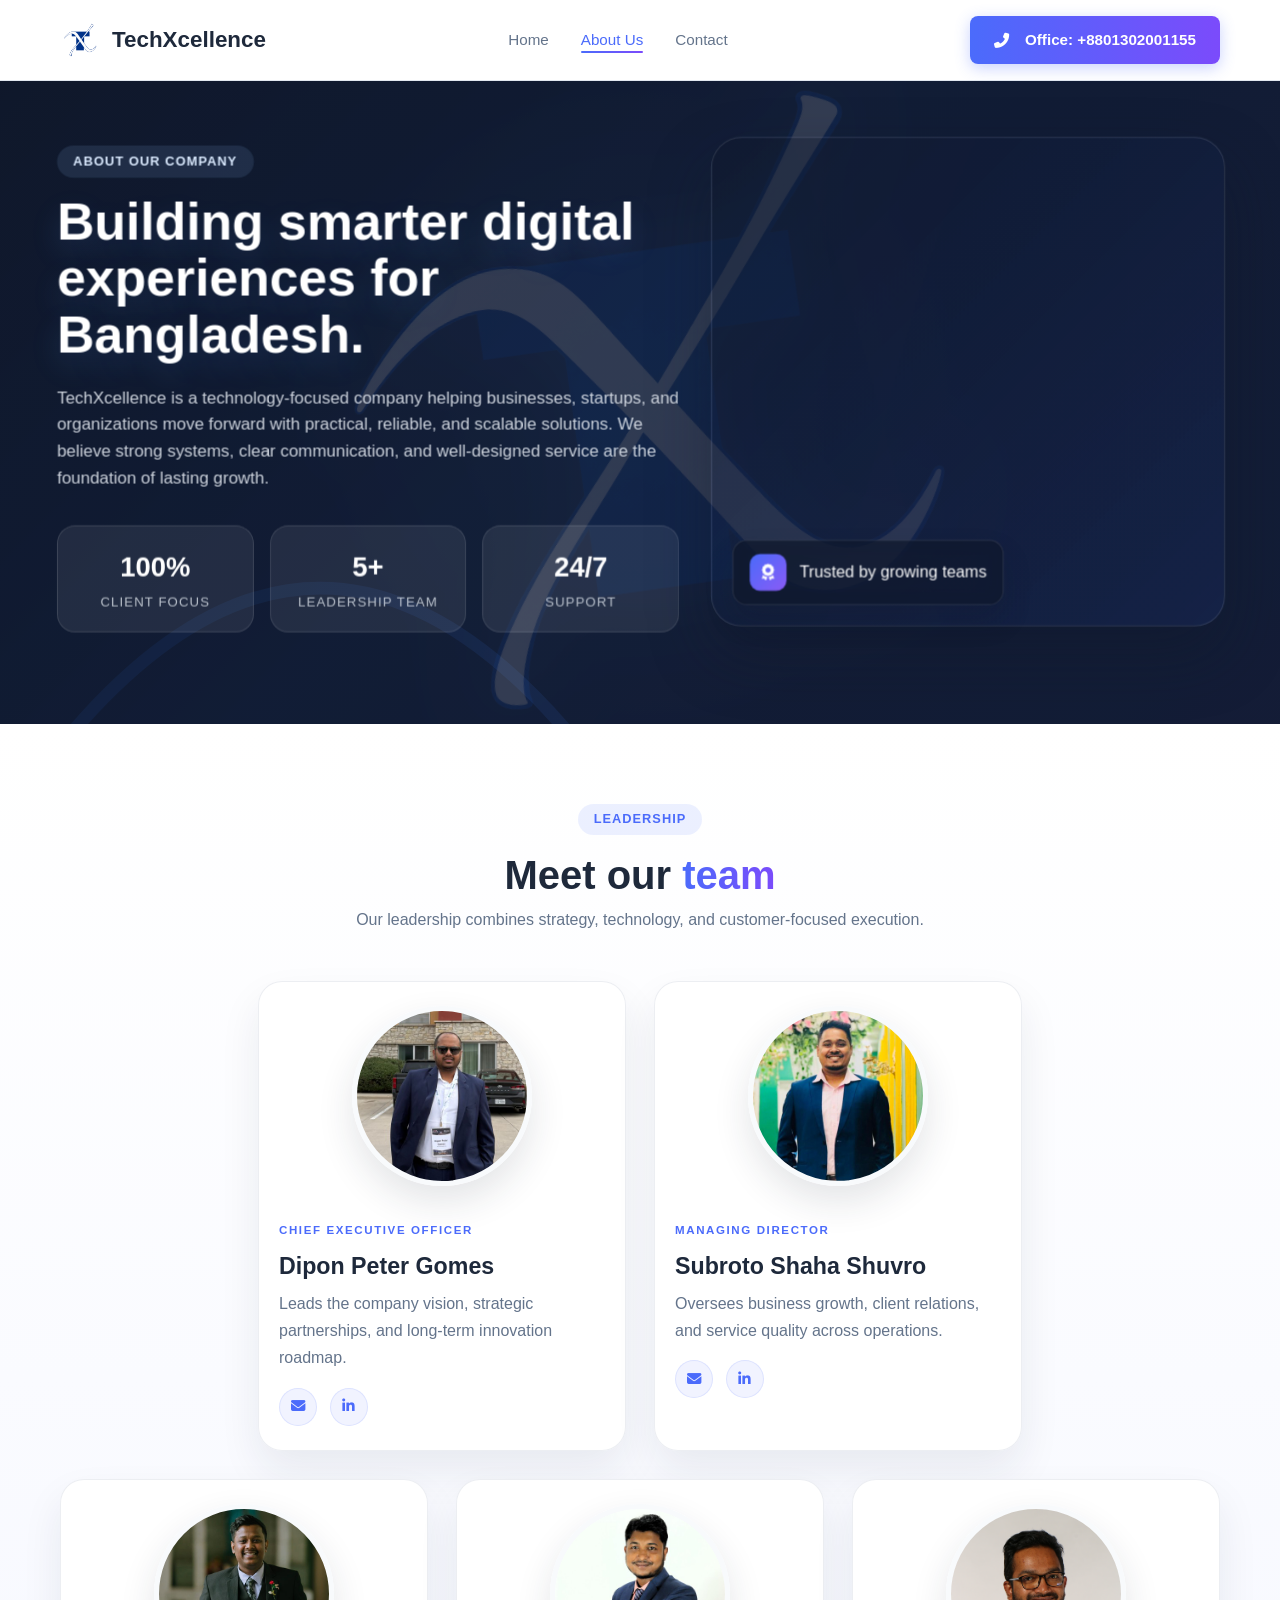
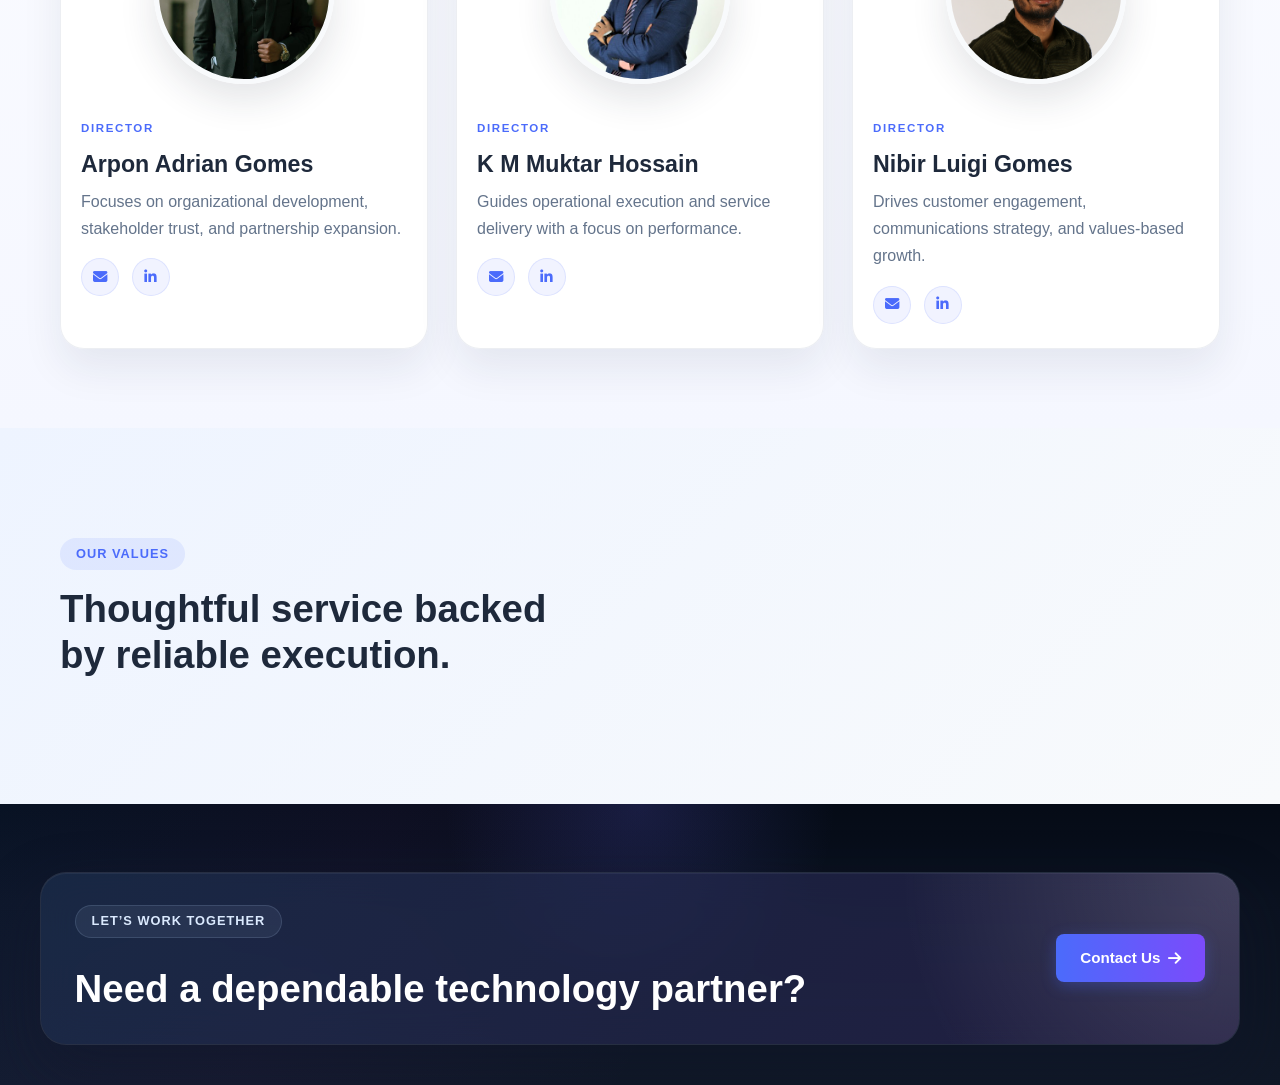
==== commit 17031422: "Polish site navigation and contact page Co-authored-by: Copilot <223556219+Copilot@users.noreply.git" ====
--- a/about.html
+++ b/about.html
@@ -11,10 +11,10 @@
 <body>
     <header>
         <div class="container nav-wrapper">
-            <div class="logo-container">
-                <img src="logo2.png" alt="TechXcellence Logo">
+            <a href="index.html" class="logo-container">
+                <img src="logo2.png" alt="">
                 <span>TechXcellence</span>
-            </div>
+            </a>
             <button class="mobile-menu-toggle" aria-label="Toggle navigation" aria-expanded="false">
                 <span></span>
                 <span></span>
--- a/style.css
+++ b/style.css
@@ -1274,6 +1274,15 @@
     border: 1px solid rgba(191, 219, 254, 0.14);
 }
 
+.contact-footer-cta > div {
+    width: 100%;
+    text-align: center;
+}
+
+.contact-footer-cta .section-tag {
+    margin: 1.5rem 0 0;
+}
+
 .footer-grid {
     display: grid;
     grid-template-columns: 1.5fr 1fr 1fr 1fr;
@@ -1635,20 +1644,6 @@
                 linear-gradient(135deg, #081121 0%, #111d38 52%, #1c1740 100%);
 }
 
-.contact-page-hero::before {
-    content: "";
-    position: absolute;
-    width: min(44vw, 560px);
-    aspect-ratio: 1;
-    top: 50%;
-    right: -10%;
-    transform: translateY(-50%);
-    background: url('logo2.png') center / contain no-repeat;
-    opacity: 0.07;
-    filter: grayscale(1) brightness(2) drop-shadow(0 0 35px rgba(96, 165, 250, 0.35));
-    pointer-events: none;
-}
-
 .contact-page-hero-grid {
     position: relative;
     z-index: 1;
@@ -1721,6 +1716,9 @@
 }
 
 .contact-form-card {
+    position: relative;
+    isolation: isolate;
+    overflow: hidden;
     padding: clamp(1.4rem, 4vw, 2.5rem);
     border: 1px solid rgba(191, 219, 254, 0.2);
     border-radius: 26px;
@@ -1728,6 +1726,25 @@
     box-shadow: 0 28px 80px rgba(0, 0, 0, 0.3), inset 0 1px 0 rgba(255, 255, 255, 0.08);
     backdrop-filter: blur(18px);
     -webkit-backdrop-filter: blur(18px);
+}
+
+.contact-form-logo {
+    position: absolute;
+    z-index: 0;
+    top: 50%;
+    left: 50%;
+    width: min(70%, 320px);
+    aspect-ratio: 1;
+    background: url('logo2.png') center / contain no-repeat;
+    opacity: 0.07;
+    filter: grayscale(1) brightness(1.8) drop-shadow(0 0 24px rgba(96, 165, 250, 0.3));
+    mix-blend-mode: screen;
+    pointer-events: none;
+}
+
+.contact-form-card > :not(.contact-form-logo) {
+    position: relative;
+    z-index: 1;
 }
 
 .contact-form-heading h2 {
@@ -1824,10 +1841,6 @@
         max-width: 680px;
     }
 
-    .contact-page-hero::before {
-        right: -18%;
-        top: 24%;
-    }
 }
 
 @media (max-width: 600px) {
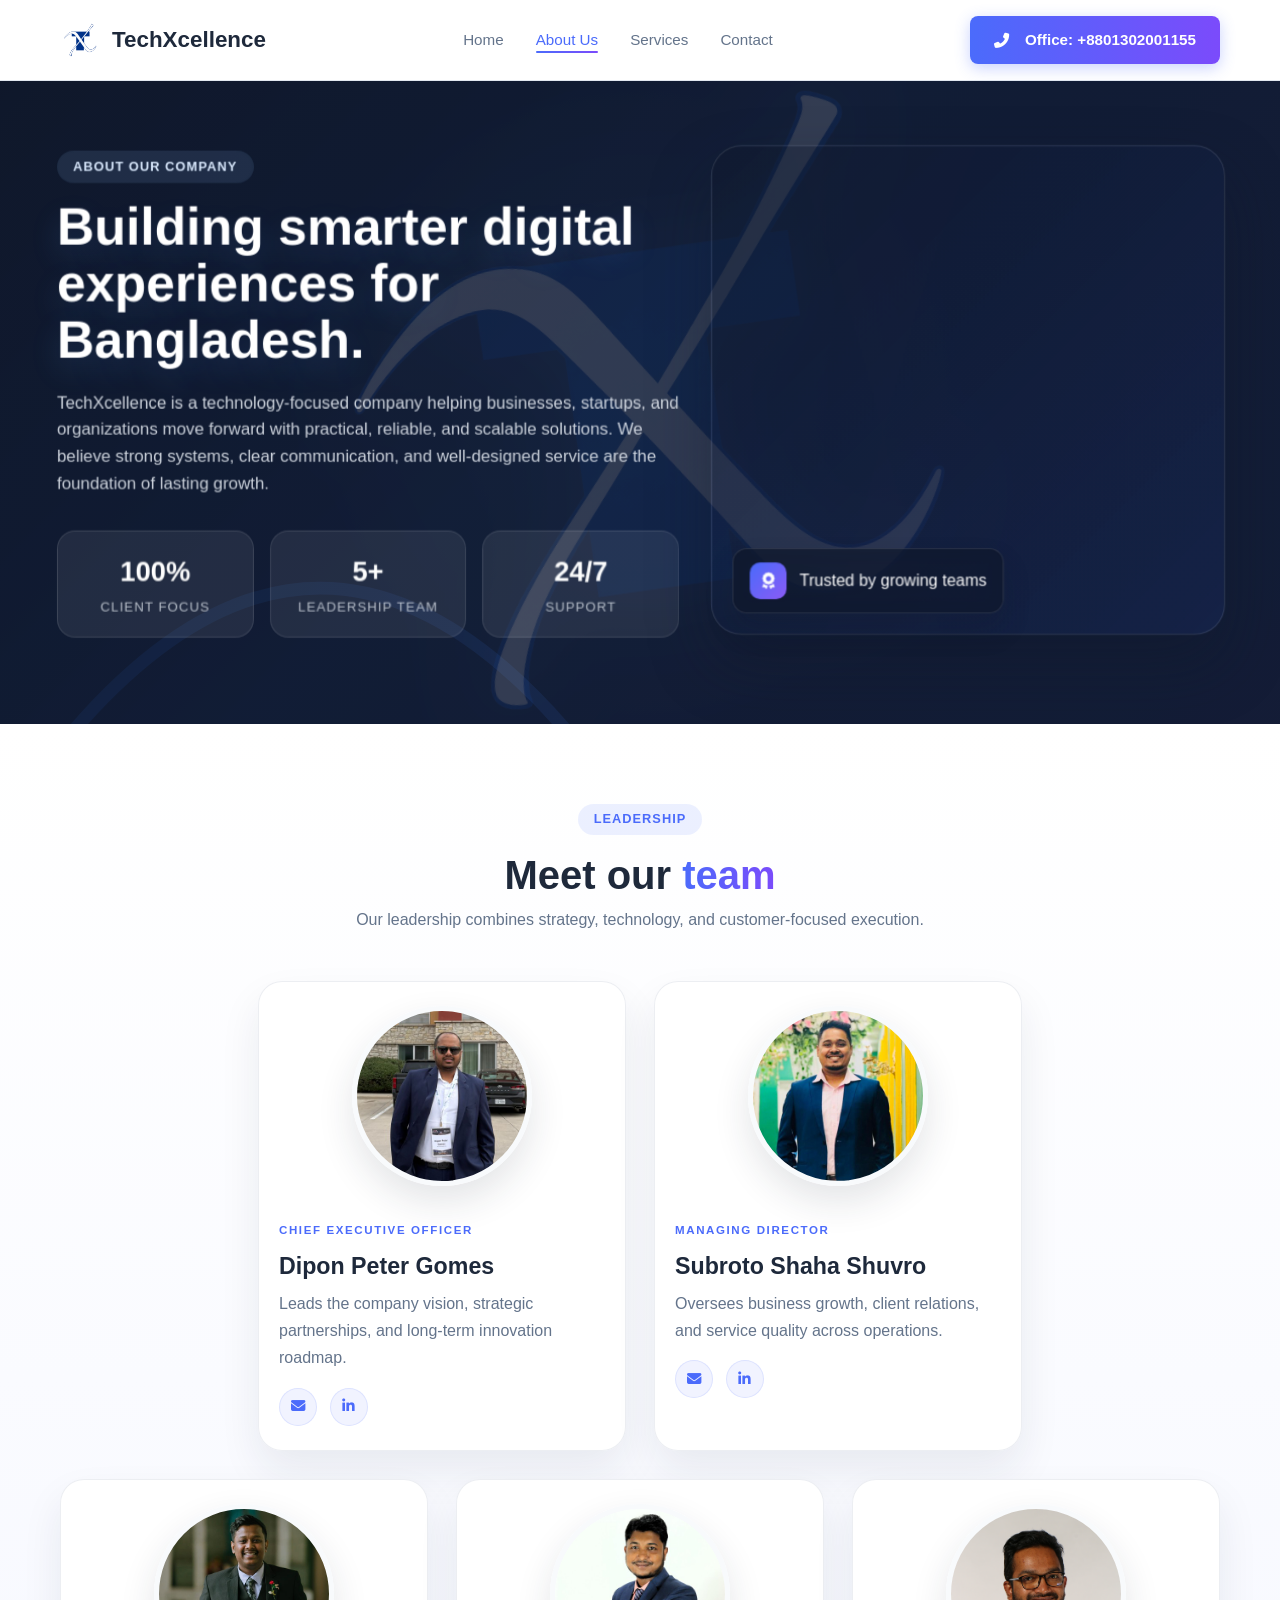
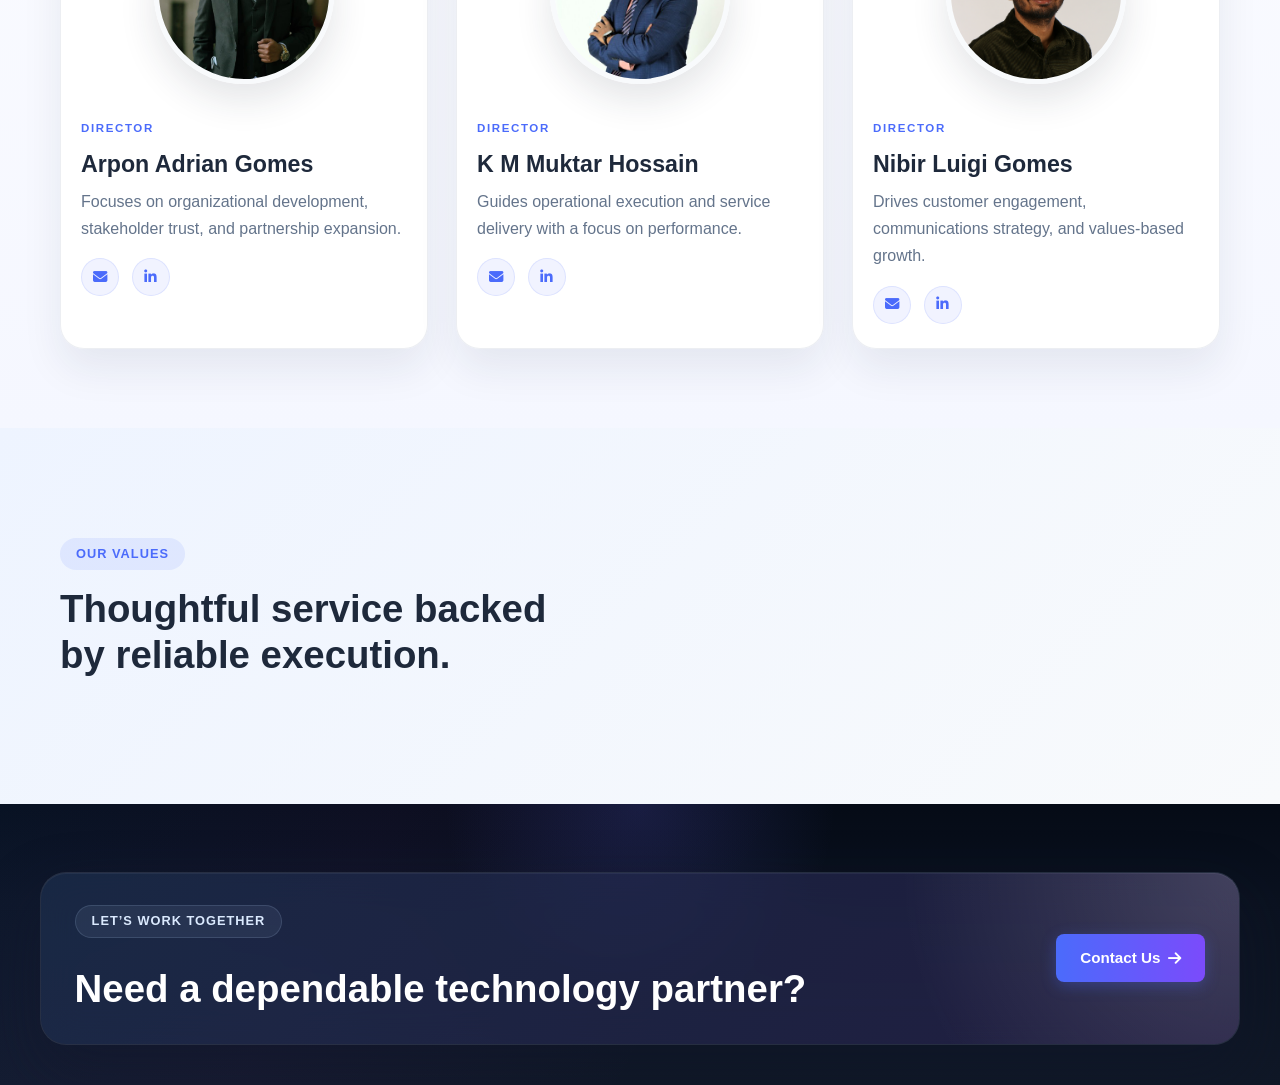
==== commit 66e037b4: "Add property preservation services page Co-authored-by: Copilot <223556219+Copilot@users.noreply.git" ====
--- a/about.html
+++ b/about.html
@@ -24,6 +24,7 @@
                 <ul>
                     <li><a href="index.html">Home</a></li>
                     <li><a href="about.html" class="active">About Us</a></li>
+                    <li><a href="services.html">Services</a></li>
                     <li><a href="contact.html">Contact</a></li>
                 </ul>
             </nav>
--- a/style.css
+++ b/style.css
@@ -756,6 +756,47 @@
     animation: glowPulse 5s ease-in-out infinite;
 }
 
+.services-coverage-card {
+    display: flex;
+    min-height: 400px;
+    flex-direction: column;
+    align-items: center;
+    justify-content: center;
+    gap: 1.25rem;
+    padding: 2rem;
+    border: 1px solid rgba(255, 255, 255, 0.14);
+    border-radius: 30px;
+    background: linear-gradient(145deg, rgba(96, 165, 250, 0.16), rgba(15, 23, 42, 0.52));
+    box-shadow: 0 28px 60px rgba(15, 23, 42, 0.32);
+    text-align: center;
+}
+
+.services-coverage-card i {
+    color: #bfdbfe;
+    font-size: 4rem;
+    filter: drop-shadow(0 0 24px rgba(96, 165, 250, 0.45));
+}
+
+.services-coverage-card span {
+    color: #dbeafe;
+    font-size: 0.8rem;
+    font-weight: 700;
+    letter-spacing: 0.14em;
+    text-transform: uppercase;
+}
+
+.services-coverage-card h2 {
+    color: white;
+    font-size: clamp(1.8rem, 3vw, 2.5rem);
+    margin: 0;
+}
+
+.services-coverage-card p {
+    max-width: 340px;
+    color: rgba(226, 232, 240, 0.9);
+    margin: 0;
+}
+
 .about-page-image:hover {
     transform: scale(1.02) translateY(-6px);
     box-shadow: 0 38px 72px rgba(59, 130, 246, 0.22);
@@ -1593,6 +1634,10 @@
         padding: 4rem 0;
     }
 
+    .services-coverage-card {
+        min-height: 300px;
+    }
+
     .about-page-hero h1 {
         font-size: 2.2rem;
     }
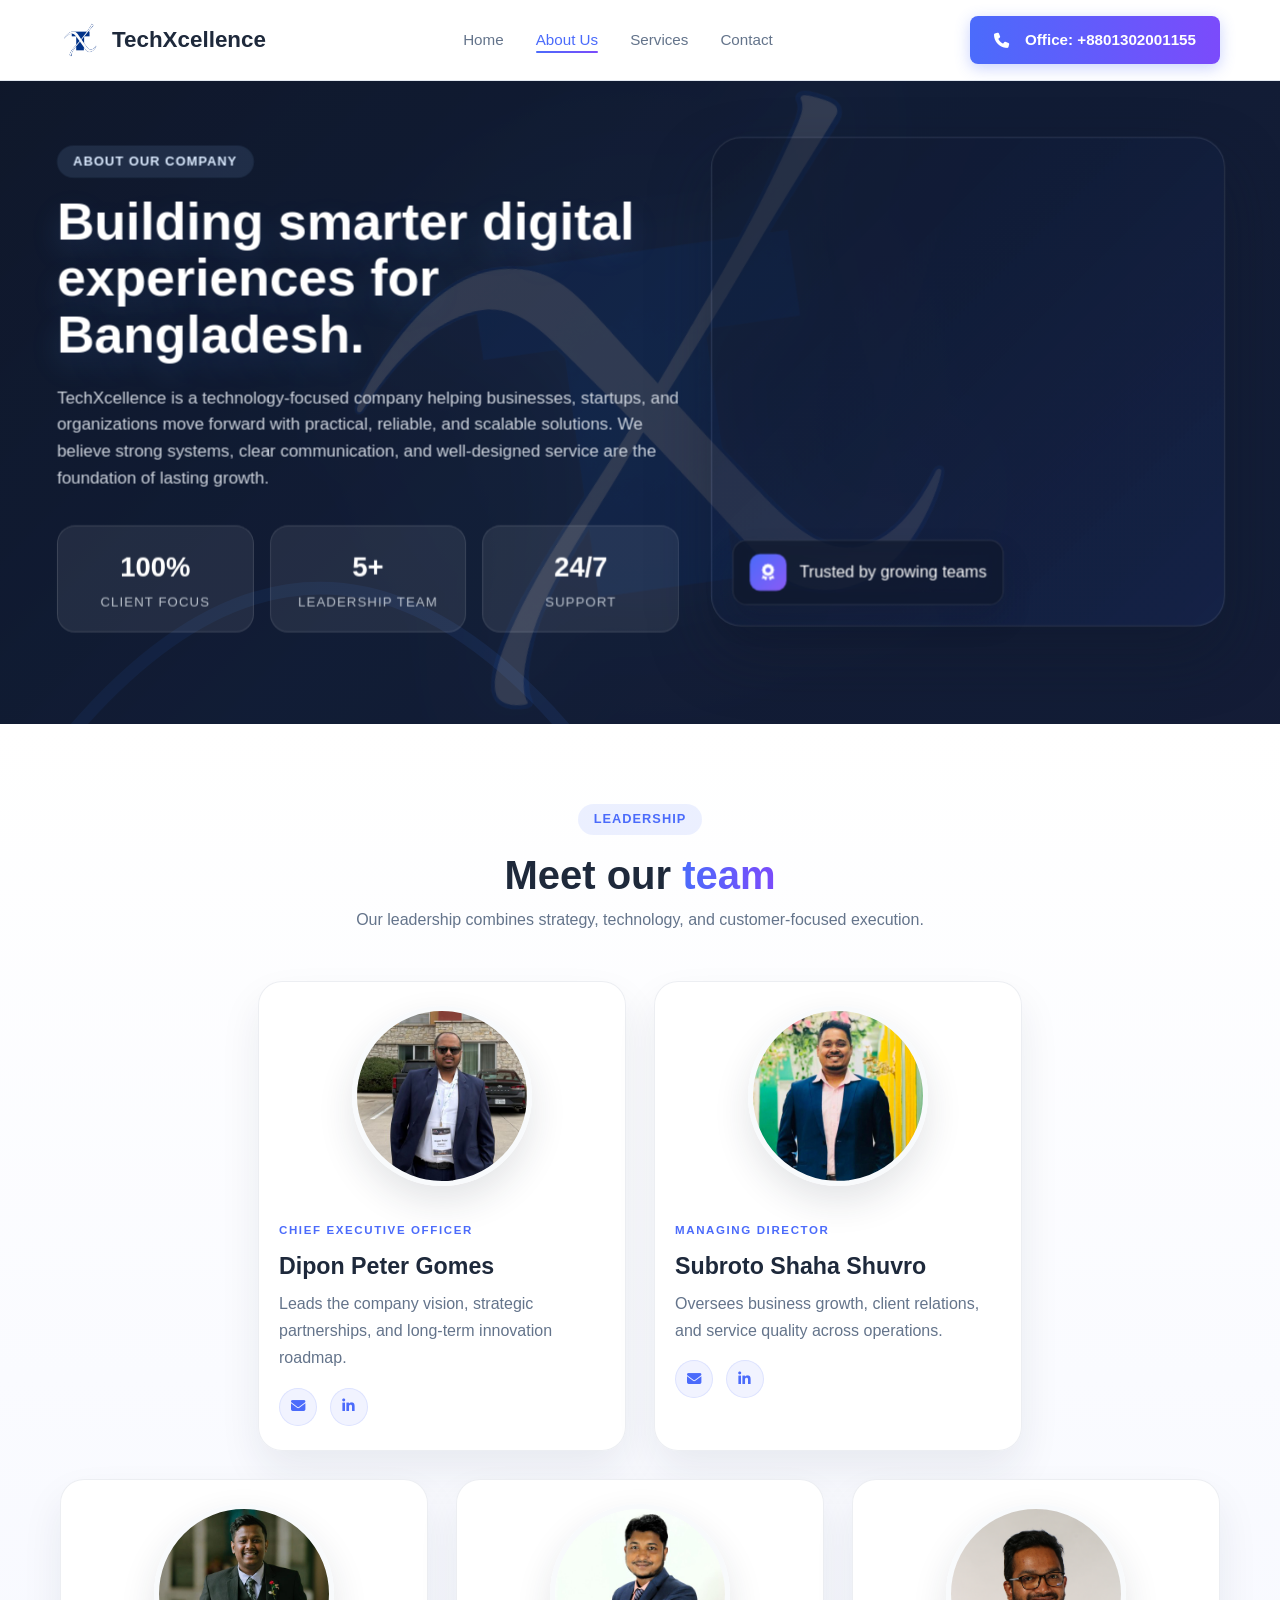
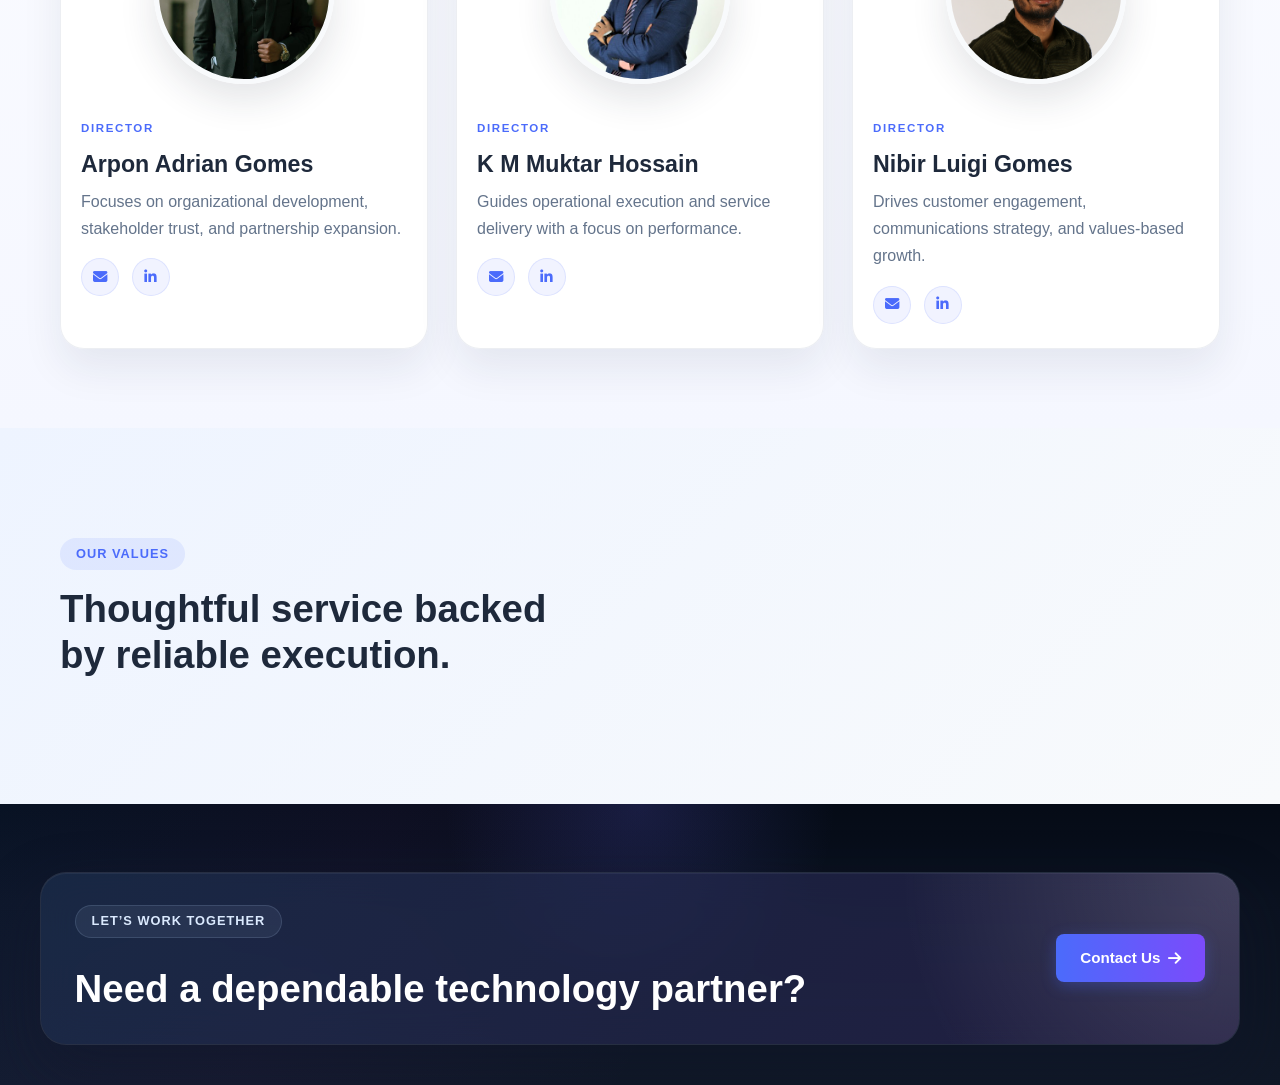
==== commit b685d296: "Align navigation phone icon and contact links Co-authored-by: Copilot <223556219+Copilot@users.norep" ====
--- a/about.html
+++ b/about.html
@@ -28,7 +28,7 @@
                     <li><a href="contact.html">Contact</a></li>
                 </ul>
             </nav>
-            <a href="index.html#contact" class="btn btn-primary"><i class="fas fa-phone-alt" style="margin-right: 8px;"></i> Office: +8801302001155</a>
+            <a href="index.html#contact" class="btn btn-primary"><i class="fas fa-phone" style="margin-right: 8px;"></i> Office: +8801302001155</a>
         </div>
     </header>
 
